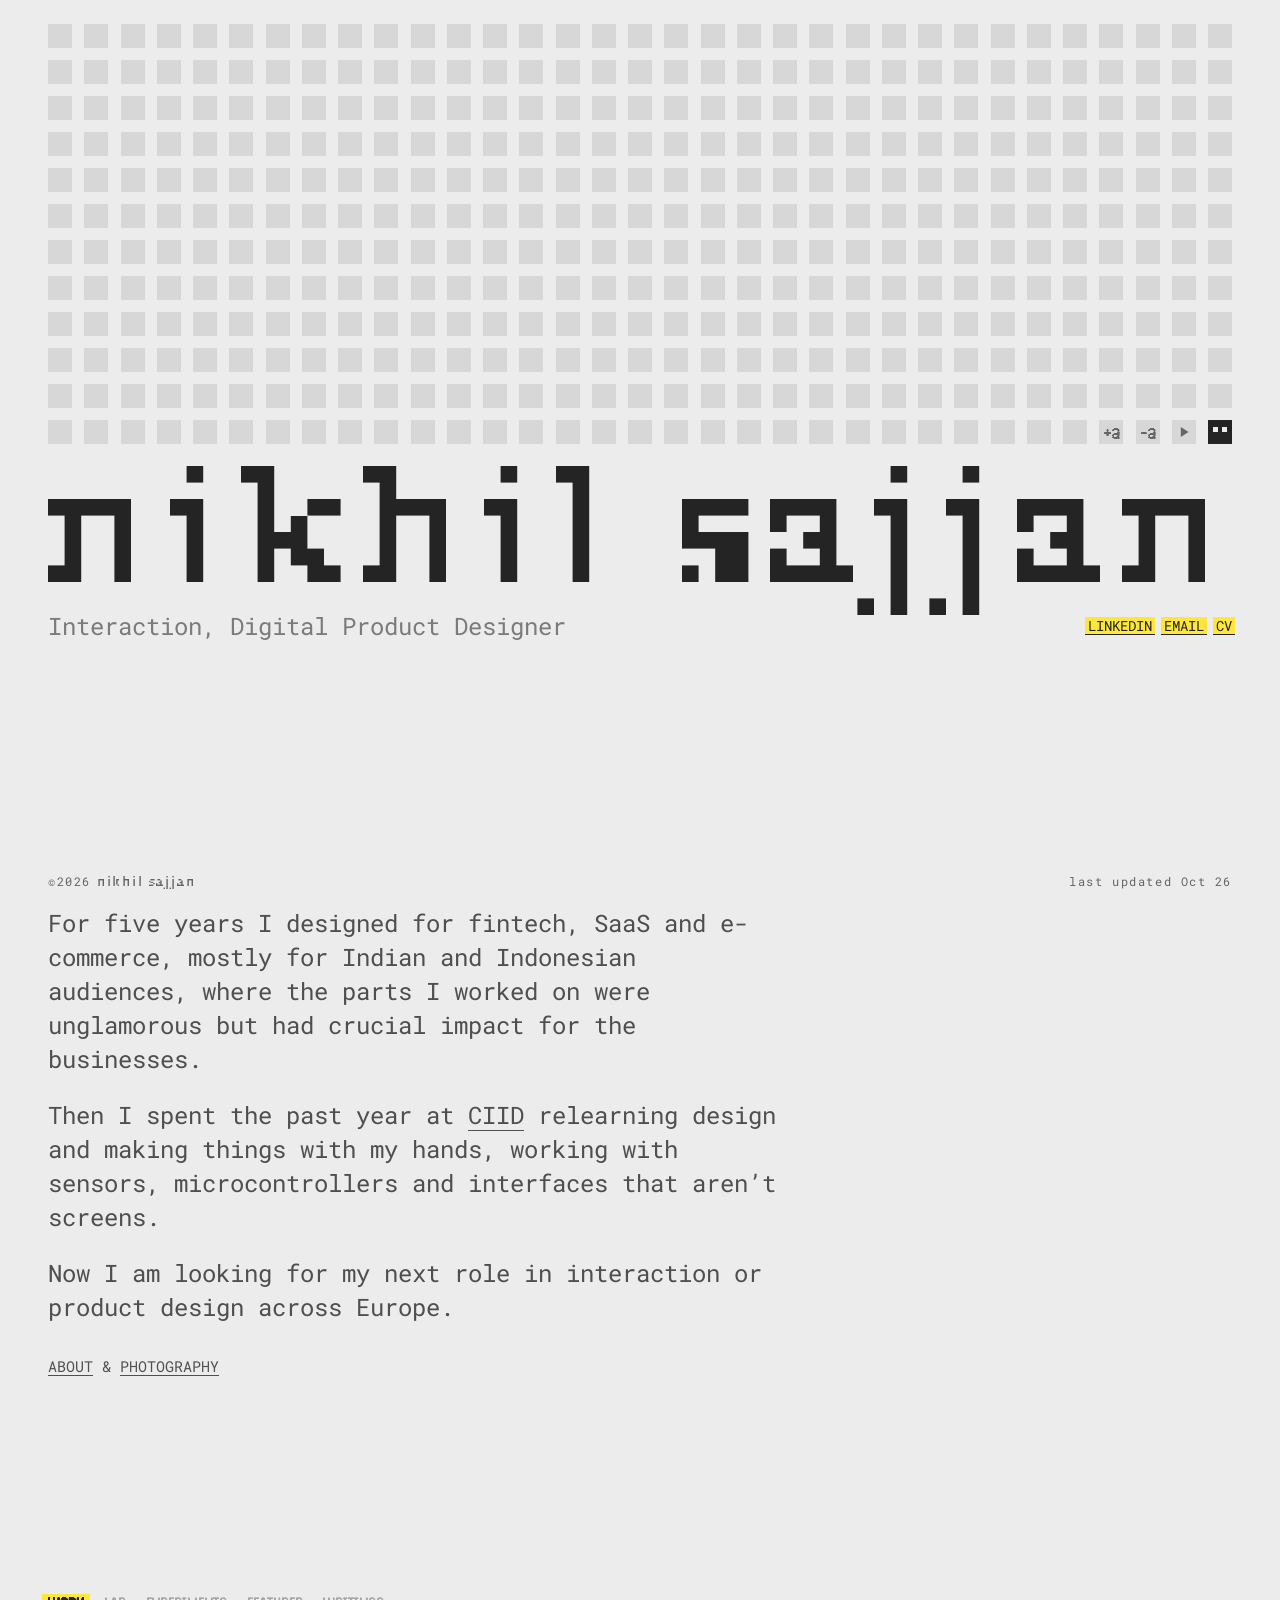
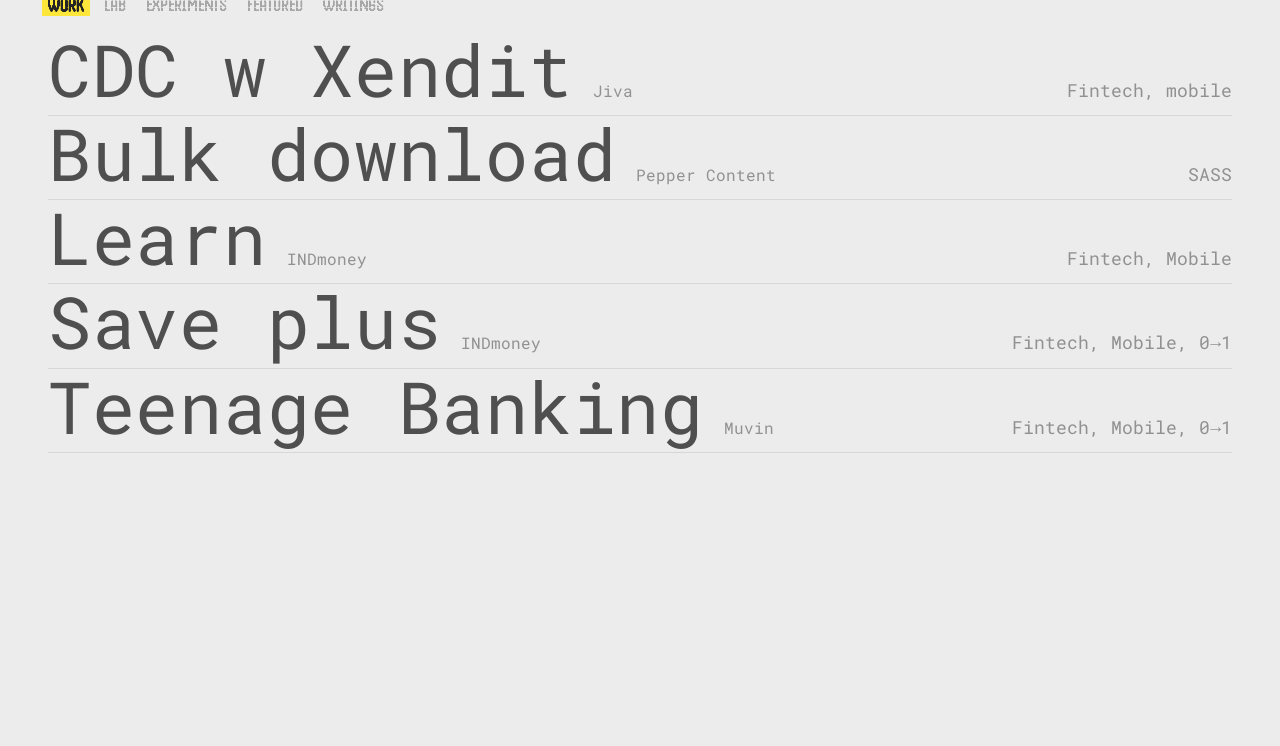
==== index.html @ 8a97fa2b "Home: opening holds its order on phones and plays with Reduce Motion on The name, role and links are" ====
<!DOCTYPE html>
<html lang="en" data-home>
<head>
  <meta charset="UTF-8">
  <meta name="viewport" content="width=device-width, initial-scale=1.0">
  <title>nikhil sajjan</title>
  <script>
    /* the opening (grid, name, role and links, ribbon) starts hidden from the
       very first paint, before the scripts at the end of the page arrive: on
       a slow connection the name and links used to show, vanish and come back.
       It plays even with Reduce Motion on (fx/home.css, app.js). Never left
       hidden: if the scripts fail, everything shows after 6s */
    document.documentElement.classList.add('hm-loading');
    setTimeout(function () { document.documentElement.classList.remove('hm-loading'); }, 6000);
  </script>
  <style>
    html.hm-loading .hero .name-text, html.hm-loading .hero .role, html.hm-loading .hero .links { visibility: hidden; }
  </style>
  <script>
    (function () {
      var q = new URLSearchParams(location.search).get('theme');
      var saved = null;
      try { saved = localStorage.getItem('theme'); } catch (e) {}
      var t = q || saved || (matchMedia('(prefers-color-scheme: dark)').matches ? 'dark' : 'light');
      document.documentElement.setAttribute('data-theme', t);
      var steps = [0.875, 1, 1.125, 1.25, 1.375], s = null;
      try { s = parseInt(localStorage.getItem('textStep'), 10); } catch (e) {}
      if (steps[s] && s !== 1) document.documentElement.style.setProperty('--fs', steps[s]);

      /* One post-it colour per visit (Figma 112:44) for the active tab and the
         contact links. Never the same colour twice in a row. Not the dark pink
         (#f83aa7): it drowns the black text on it (the grid still has it) */
      var POSTITS = ['#ffff99', '#ffeba1', '#fee63b', '#ffad64', '#d2de40',
                     '#37d2d8', '#fff9a5', '#f9b8bc', '#b0cdeb'];
      var last = null;
      try { last = sessionStorage.getItem('accent'); } catch (e) {}
      var pick;
      do { pick = POSTITS[Math.floor(Math.random() * POSTITS.length)]; } while (pick === last);
      try { sessionStorage.setItem('accent', pick); } catch (e) {}
      document.documentElement.style.setProperty('--accent', pick);
      document.documentElement.setAttribute('data-accent', '');
    })();
  </script>
  <link rel="preconnect" href="https://fonts.googleapis.com">
  <link rel="preconnect" href="https://fonts.gstatic.com" crossorigin>
  <link href="https://fonts.googleapis.com/css2?family=Handjet:wght@400;600;700&family=Roboto+Mono:ital,wght@0,100..700;1,100..700&display=swap" rel="stylesheet">
  <link rel="stylesheet" href="styles.css?v=2026-10-20b">
  <link rel="stylesheet" href="fx/home.css?v=2026-10-29c">
  <script>
    /* Interactions chosen in the lab (interactions.html), on by default.
       ?fx=id[,id] tries others; ?fx=none turns them all off. Bump V when fx/
       changes so returning visitors get the new files. */
    (function () {
      var V = '2026-10-11a';
      var DEFAULT = 'key-nav,tab-slider,underline-draw';
      var q = new URLSearchParams(location.search).get('fx');
      var fx = q === 'none' ? '' : (q || DEFAULT);
      if (!fx) return;
      if (!q || new URLSearchParams(location.search).has('quiet')) document.documentElement.setAttribute('data-fx-quiet', '');
      /* Intro: hide everything that arrives later straight away, before fx.css
         has loaded, so nothing flashes and then disappears. Same rules as fx.css. */
      if (fx.split(',').indexOf('intro-sequence') > -1 && !matchMedia('(prefers-reduced-motion: reduce)').matches) {
        var hide = document.createElement('style');
        hide.textContent =
          'html:not(.fx-s1) :is(.dot,.toggle,.text-step){opacity:0}' +
          'html:not(.fx-s2) .hero .name{opacity:0}' +
          'html:not(.fx-s3) :is(.links,.role,.bio p,.footer,.section-head,#panel-work .row){opacity:0}';
        document.head.appendChild(hide);
        // never leave the page blank if the lab files fail to load
        setTimeout(function () { document.documentElement.classList.add('fx-s1', 'fx-s2', 'fx-s3'); }, 4000);
      }
      var ids = fx.split(',').filter(function (id) { return /^[a-z0-9-]+$/.test(id); });
      if (!ids.length) return;
      document.documentElement.setAttribute('data-fx', ids.join(' '));
      var css = document.createElement('link');
      css.rel = 'stylesheet';
      css.href = 'fx/fx.css?v=' + V;
      document.head.appendChild(css);
      ['fx/fx-list.js', 'fx/fx.js'].forEach(function (src) {
        var s = document.createElement('script');
        s.src = src + '?v=' + V;
        s.async = false;
        document.head.appendChild(s);
      });
    })();
  </script>
</head>
<body>
  <div class="page">
    <main class="column home">

      <div class="dots" id="dots" aria-hidden="false">
        <button class="text-step" type="button" data-step="1" aria-label="Larger text">+a</button>
        <button class="text-step" type="button" data-step="-1" aria-label="Smaller text">-a</button>
        <button class="toggle" id="theme-toggle" type="button" aria-label="Switch theme">
          <img class="icon-light" src="[data-uri]" alt="">
          <img class="icon-dark" src="[data-uri]" alt="">
        </button>
      </div>

      <img class="row-preview" alt="" aria-hidden="true">

      <header class="hero">
        <div class="hero-top">
          <h1 class="name" aria-label="nikhil sajjan"><span class="name-text" aria-hidden="true">nikhil sajjan</span></h1>
          <nav class="links" aria-label="Contact">
            <a href="https://www.linkedin.com/in/nikhilbsajjan/" target="_blank" rel="noopener">LinkedIn</a>
            <a href="mailto:nikhil.sajjan.design@gmail.com">Email</a>
            <a href="assets/NikhilSajjan_ResumeOct2026.pdf" target="_blank" rel="noopener">CV</a>
          </nav>
        </div>
        <p class="role">Interaction, Digital Product Designer</p>
      </header>

      <section class="bio">
        <p>I design digital and physical interactions with emerging technologies.</p>
        <p>For five years I designed for fintech, SaaS and e-commerce, mostly for Indian and Indonesian audiences, where the parts I worked on were unglamorous but had crucial impact for the businesses.</p>
        <p>Then I spent the past year at <a href="https://www.ciid.dk" target="_blank" rel="noopener">CIID</a> relearning design and making things with my hands, working with sensors, microcontrollers and interfaces that aren&rsquo;t screens.</p>
        <p>Now I am looking for my next role in interaction or product design across Europe.</p>
        <!-- TODO: no destination in Figma for "about" -->
        <p><a href="#">About</a> &amp; <a href="photography.html" class="photo">Photography</a></p>
      </section>

      <section class="section work">
        <h2 class="section-head" role="tablist" aria-label="Project categories">
          <button class="tab" type="button" role="tab" id="tab-work" aria-controls="panel-work" aria-selected="true">work</button>
          <button class="tab" type="button" role="tab" id="tab-lab" aria-controls="panel-lab" aria-selected="false">lab</button>
          <button class="tab" type="button" role="tab" id="tab-experiments" aria-controls="panel-experiments" aria-selected="false">experiments</button>
          <button class="tab" type="button" role="tab" id="tab-featured" aria-controls="panel-featured" aria-selected="false">featured</button>
          <button class="tab" type="button" role="tab" id="tab-writings" aria-controls="panel-writings" aria-selected="false">writings</button>
        </h2>

        <div class="list" id="panel-work" role="tabpanel" aria-labelledby="tab-work">
          <div class="row" data-preview="cdc">
            <div class="row-head">
              <div class="row-title"><a class="title" href="cdc-w-xendit.html">CDC w Xendit</a><span class="company">Jiva</span></div>
              <span class="tags">Fintech, mobile</span>
            </div>
            <div class="row-desc"><p>Redesigned the cash deposit flow for field agents, <em>cutting human errors by 90%</em></p></div>
          </div>
          <div class="row" data-wip data-preview="bulk">
            <div class="row-head">
              <div class="row-title"><a class="title" href="bulk-download.html">Bulk download</a><span class="company">Pepper Content</span><span class="wip">DRAFT</span></div>
              <span class="tags">SASS</span>
            </div>
            <div class="row-desc"><p>Turning a manual engineering workaround into a <em>self-serve bulk download feature</em></p></div>
          </div>
          <div class="row" data-preview="learn" data-preview-video>
            <div class="row-head">
              <div class="row-title"><a class="title" href="learn.html">Learn</a><span class="company">INDmoney</span></div>
              <span class="tags">Fintech, Mobile</span>
            </div>
            <div class="row-desc"><p>Designed an engaging and fast learning experience for users to make them <em>understand simple finance topics</em></p></div>
          </div>
          <div class="row" data-wip data-preview="saveplus">
            <div class="row-head">
              <div class="row-title"><span class="title">Save plus</span><span class="company">INDmoney</span><span class="wip">WIP</span></div>
              <span class="tags">Fintech, Mobile, 0&rarr;1</span>
            </div>
            <div class="row-desc"><p>Designed a financial instrument for peer to peer lending where users <em>receives the returns everyday.</em></p></div>
          </div>
          <div class="row" data-wip>
            <div class="row-head">
              <div class="row-title"><span class="title">Teenage Banking</span><span class="company">Muvin</span><span class="wip">WIP</span></div>
              <span class="tags">Fintech, Mobile, 0&rarr;1</span>
            </div>
            <div class="row-desc"><p>Designed the MVP for Muvin, a neobank for teens and parents, the MVP supported Muvin&rsquo;s <em>$3M pre-Series A raise</em></p></div>
          </div>
        </div>

        <div class="list lab" id="panel-lab" role="tabpanel" aria-labelledby="tab-lab" hidden>
          <div class="row">
            <div class="row-head">
              <div class="row-title"><a class="title" href="https://www.ciid.dk/idp-projects/giftback" target="_blank" rel="noopener">GiftBack</a><span class="company">ciid</span></div>
            </div>
          </div>
          <div class="row">
            <div class="row-head">
              <div class="row-title"><a class="title" href="https://www.ciid.dk/idp-projects/party-ci-pazione" target="_blank" rel="noopener">Party ci Pazione</a><span class="company">ciid</span></div>
            </div>
          </div>
          <div class="row">
            <div class="row-head">
              <div class="row-title"><a class="title" href="https://www.ciid.dk/idp-projects/sketch-tales" target="_blank" rel="noopener">Sketch tales</a><span class="company">ciid</span></div>
            </div>
          </div>
          <div class="row">
            <div class="row-head">
              <div class="row-title"><a class="title" href="https://www.ciid.dk/idp-projects/insieme-bio" target="_blank" rel="noopener">Insemia Bio</a><span class="company">ciid</span></div>
            </div>
          </div>
          <div class="row">
            <div class="row-head">
              <div class="row-title"><a class="title" href="https://www.ciid.dk/idp-projects/speakar" target="_blank" rel="noopener">Speak AR</a><span class="company">ciid</span></div>
            </div>
          </div>
          <div class="row">
            <div class="row-head">
              <div class="row-title"><a class="title" href="https://www.ciid.dk/idp-projects/coral-reef" target="_blank" rel="noopener">Coral reef</a><span class="company">ciid</span></div>
            </div>
          </div>
        </div>

        <div class="list experiments" id="panel-experiments" role="tabpanel" aria-labelledby="tab-experiments" hidden>
          <div class="row" data-preview="askit">
            <div class="row-head">
              <div class="row-title"><a class="title" href="just-ask-it.html">Just ask it I say</a><span class="company">Oct 2026</span></div>
              <span class="tags">5 min read</span>
            </div>
            <div class="row-desc"><p>I built a data set of 9,000 portfolios so Claude could show me the things I hadn&rsquo;t thought of.</p></div>
          </div>
          <div class="row">
            <div class="row-head">
              <div class="row-title"><a class="title" href="https://nikhilsajjan.github.io/ai-documentation-website/" target="_blank" rel="noopener">A week of AI shenanigans</a><span class="company">ciid</span></div>
            </div>
          </div>
        </div>

        <div class="list featured" id="panel-featured" role="tabpanel" aria-labelledby="tab-featured" hidden>
          <div class="row">
            <div class="row-head">
              <div class="row-title"><a class="title" href="https://www.youtube.com/watch?v=Lg0l42CJcVY&amp;t=1049s" target="_blank" rel="noopener">ChatGPT,<span class="d"> </span><br class="m">but its a KNOB!?</a><span class="company">Supermoderno<span class="d"> </span><br class="m">&amp; Arduino</span></div>
            </div>
          </div>
        </div>

        <div class="list writings" id="panel-writings" role="tabpanel" aria-labelledby="tab-writings" hidden>
          <div class="row" data-preview="figma">
            <div class="row-head">
              <div class="row-title"><a class="title" href="figma-to-website.html">Figma to Website</a><span class="company">Oct 2026</span></div>
              <span class="tags">6 min read</span>
            </div>
            <div class="row-desc"><p>A one-time, free-tier setup that I found works for my portfolio or side-project websites.</p></div>
          </div>
        </div>
      </section>

      <footer class="footer">
        <div class="line">
          <span><span class="copy"><span class="copy-mark">&copy;</span>2026</span> <span class="sig">nikhil sajjan</span></span>
        </div>
        <div class="line updated"><span class="visitors" hidden><span class="visitors-n">0</span>&nbsp;<span class="visitors-w">visitors</span><span class="visitors-sep">&nbsp;&nbsp;·&nbsp;&nbsp;</span></span><span>last updated Oct 26</span></div>
      </footer>

    </main>
  </div>

  <script src="fx/home.js?v=2026-10-29b"></script>
  <script src="app.js?v=2026-10-29c"></script>
  <script>window.homeGrid && window.homeGrid();</script>
  <script src="fx/home-play.js?v=2026-10-29b"></script>
  <script src="fx/home-postits.js?v=2026-10-29b"></script>
</body>
</html>
---- styles.css ----
/* ---------- Custom fonts: drop files in ./fonts and declare them here ---------- */
@font-face {
  font-family: 'Redaction 100';
  font-weight: 400;
  font-style: normal;
  font-display: swap;
  src: url('fonts/Redaction_100-Regular.woff2') format('woff2'),
       local('Redaction 100 Regular'), local('Redaction100-Regular');
}
@font-face {
  font-family: 'Redaction 100';
  font-weight: 700;
  font-style: normal;
  font-display: swap;
  src: url('fonts/Redaction_100-Bold.woff2') format('woff2'),
       url('fonts/Redaction100-Bold.otf') format('opentype'),
       local('Redaction 100 Bold'), local('Redaction100-Bold');
}

/* ---------- Theme tokens (from Figma) ---------- */
:root {
  --bg: #ececec;
  --bg-desktop: #ececec;
  --dot: #d7d7d7;
  --name: #242424;
  --subtitle: #7b7b7b;
  --body: #4f4f4f;
  --heading: #393939;
  --muted: #a7a7a7;
  --year: #919191;
  --footer: #656565;
  --chip: #bdbdbd;   /* chip fill, "back" link, WIP border */
  --wip-bg: #f2f2f2;
  --code-bg: #e2e2e2;  /* guide: command blocks, table rules (not in Figma) */
}
[data-theme="dark"] {
  --bg: #242424;
  --bg-desktop: #242424;
  --dot: #4f4f4f;
  --name: #f2f2f2;
  --subtitle: #cccccc;
  --body: #e5e5e5;
  --heading: #f2f2f2;
  --muted: #a7a7a7;
  --year: #b2b2b2;
  --footer: #d8d8d8;
  --chip: #969696;
  --wip-bg: #2f2f2f;  /* extrapolated: no dark home frame in Figma */
  --code-bg: #2f2f2f;
}

/* ---------- Base ---------- */
*, *::before, *::after { box-sizing: border-box; margin: 0; padding: 0; }
html { -webkit-text-size-adjust: 100%; }
body {
  font-family: 'Roboto Mono', ui-monospace, monospace;
  font-weight: 400;
  background: var(--bg);
  color: var(--body);
  -webkit-font-smoothing: antialiased;
  -moz-osx-font-smoothing: grayscale;
}
a {
  color: inherit;
  text-decoration: underline;
  text-underline-position: from-font;
  text-decoration-skip-ink: none;
}
button { font: inherit; color: inherit; background: none; border: 0; cursor: pointer; }
img { max-width: 100%; }
[hidden] { display: none !important; }

/* Mobile-only / desktop-only content switches (matches per-frame copy in Figma) */
.m { display: none; }
@media (max-width: 767px) {
  .m { display: inline; }
  .d { display: none; }
}

/* ---------- Layout ---------- */
.page { display: flex; justify-content: center; }
.column {
  position: relative;
  display: flex;
  flex-direction: column;
  width: 100%;
  min-height: 100vh;
  min-height: 100dvh;
  padding: 0 32px 12px;
}

/* ---------- Dot grid (mobile 14x11, desktop 32x16) ---------- */
.dots {
  display: grid;
  grid-template-columns: repeat(14, 14px);
  justify-content: space-between;
  row-gap: 8px;
}
/* 1s eases the grid between themes. A painted dot lands its colour instantly
   and fades linearly back to grey over 4s while .is-fading (set in app.js). */
.dot { width: 14px; height: 14px; background: var(--dot); transition: background-color 1000ms ease; }
.dot.is-fading { transition: background-color 4000ms linear; }
@media (prefers-reduced-motion: reduce) { .dot, .dot.is-fading { transition: none; } }
/* Toggle: round on touch (Figma 279:31814). With a pointer it rests square and
   rounds on hover (Figma 276:30353 -> 277:30904). */
.toggle {
  position: relative;
  display: block;
  width: 14px;
  height: 14px;
  overflow: hidden;
  border-radius: 7px;
}
@media (hover: hover) {
  .toggle { border-radius: 0; transition: border-radius 200ms ease-out; }
  .toggle:hover, .toggle:focus-visible { border-radius: 7px; }
}
@media (prefers-reduced-motion: reduce) { .toggle { transition: none; } }
.toggle img { position: absolute; inset: 0; display: block; width: 14px; height: 14px; }
.toggle .icon-dark { display: none; }
[data-theme="dark"] .toggle .icon-light { display: none; }
[data-theme="dark"] .toggle .icon-dark { display: block; }
/* Theme ripple (app.js): drop the default cross-fade so only the circle shows.
   Scoped to .theme-ripple so page-to-page View Transitions keep theirs. */
.theme-ripple::view-transition-old(root),
.theme-ripple::view-transition-new(root) { animation: none; mix-blend-mode: normal; }

/* Page-to-page morphs (only on pages that opt in with @view-transition, i.e.
   the inner pages and index_experiments_*.html; index.html doesn't). A project
   title and its preview land on the case title and hero. Left off during a
   theme ripple, which would otherwise lift them out of the circle. */
html:not(.theme-ripple) .case-title { view-transition-name: vt-title; }
html:not(.theme-ripple) :is(.v2-hero img, .photo-stack > .photo-item:first-child img) { view-transition-name: vt-hero; }
/* Playbook timing: page changes settle in about 300ms */
::view-transition-group(*) { animation-duration: 300ms; animation-timing-function: cubic-bezier(0.4, 0, 0.2, 1); }

/* ---------- Hero ---------- */
.hero { margin-top: 20px; }
.hero-top {
  display: flex;
  flex-wrap: wrap;
  align-items: baseline;
  justify-content: space-between;
  column-gap: 16px;
  margin-bottom: 4px;
}
.links { display: flex; gap: 12px; font-size: 12px; line-height: 16px; color: var(--body); }
.name {
  font-family: 'Redaction 100', 'Courier New', monospace;
  font-weight: 700;
  font-size: calc(20px * var(--fs, 1));
  line-height: calc(24px * var(--fs, 1));
  letter-spacing: calc(2.6px * var(--fs, 1));
  color: var(--name);
}
/* Typing caret — present only while the name is being typed */
.name-text { cursor: default; }
.name.is-typing .name-text::after {
  content: "_";
  animation: name-caret 800ms steps(1, end) infinite;
}
@keyframes name-caret { 0%, 49% { opacity: 1; } 50%, 100% { opacity: 0; } }
@media (prefers-reduced-motion: reduce) {
  .name.is-typing .name-text::after { content: none; }
}

.role {
  font-size: calc(12px * var(--fs, 1));
  line-height: calc(16px * var(--fs, 1));
  color: var(--subtitle);
}

/* ---------- Bio ---------- */
.bio {
  display: flex;
  flex-direction: column;
  gap: 16px;
  margin-top: 20px;
  font-size: calc(12px * var(--fs, 1));
  line-height: calc(16px * var(--fs, 1));
  color: var(--body);
  overflow-wrap: break-word;
}

/* ---------- Sections (work / featured) ---------- */
.section { margin-top: 40px; }
.section-head {
  display: flex;
  align-items: center;
  gap: 20px;
  margin-bottom: 16px;
  font-family: 'Handjet', 'Roboto Mono', monospace;
  font-weight: 600;
  font-variation-settings: "ELGR" 1, "ELSH" 2;
  font-size: 16px;
  line-height: 18px;
  letter-spacing: 0.05em;
  color: var(--heading);
  white-space: nowrap;
}
.section-head .inactive { color: var(--muted); }

/* Tabs: work / lab / experiments / featured / writings */
.tab { padding: 0; color: var(--muted); }
/* five tabs overrun a 320px column at the 20px gap */
@media (max-width: 399px) { .section-head { gap: 12px; } }
.tab[aria-selected="true"] { color: var(--heading); }

.list { display: flex; flex-direction: column; gap: 14px; }
.row { position: relative; display: flex; flex-direction: column; }
.row-head {
  display: flex;
  align-items: center;
  justify-content: space-between;
  min-height: 16px;
  white-space: nowrap;
}
.row-title {
  flex: 1;
  display: flex;
  align-items: baseline;
  gap: 4px;
  font-size: calc(12px * var(--fs, 1));
  line-height: calc(16px * var(--fs, 1));
  color: var(--body);
}
.row-title a { text-decoration: none; }
.row-title a:hover { text-decoration: underline; }
.sep, .year { display: none; }
.company {
  margin-left: auto;
  font-size: 12px;
  line-height: 16px;
  color: var(--muted);
  text-align: right;
}
.tags { display: none; }

/* One-line summary under a work row (Figma 323:15750). Shown on hover or
   focus with a pointer, on tap on touch. */
.row-desc {
  display: grid;
  grid-template-rows: 0fr;
  opacity: 0;
  font-size: calc(12px * var(--fs, 1));
  line-height: calc(16px * var(--fs, 1));
  color: var(--year);
  white-space: normal;
  /* Rows ease open and shut rather than snapping, so moving between them
     doesn't jolt the list */
  transition: grid-template-rows 250ms ease, opacity 200ms ease;
}
.row-desc p { min-height: 0; overflow: hidden; }
.row-desc p::before { content: ""; display: block; height: 4px; }
.row-desc em { font-style: italic; color: var(--body); }
.row.is-open .row-desc { grid-template-rows: 1fr; opacity: 1; }
.title, .company, .tags { transition: color 250ms ease, font-weight 250ms ease; }
@media (prefers-reduced-motion: reduce) {
  .row-desc, .title, .company, .tags { transition: none; }
}

/* Post-it accent on the active tab and contact links, colour picked per visit
   in the <head> of index.html */
[data-accent] .links a,
[data-accent] .tab[aria-selected="true"] {
  padding: 0 3px;
  margin: 0 -3px;
  background: var(--accent);
  color: #242424;
}

/* Every row is one link end to end, as CDC is in Figma (323:15726) */
.list .row-title a::after { content: ""; position: absolute; inset: 0; }
.list .row-title a:hover { text-decoration: none; }

/* WIP badge — revealed on hover (pointer) or tap (touch) for work rows
   with no case study. display:none keeps it out of flow so nothing shifts. */
.wip {
  display: none;
  align-items: center;
  justify-content: center;
  align-self: center;
  margin-left: 4px;
  /* letter-spacing adds 0.7px of dead space after the final letter, which
     pushes the glyphs left of centre; trim it back off the right padding */
  padding: 1.5px 3.3px 1.5px 4px;
  border: 1px solid var(--chip);
  border-radius: 4px;
  background: var(--wip-bg);
  font-family: 'Handjet', 'Roboto Mono', monospace;
  font-weight: 400;
  font-variation-settings: "ELGR" 1, "ELSH" 2;
  font-size: 14px;
  line-height: 16px;
  letter-spacing: 0.05em;
  color: var(--year);
}
.row[data-wip] .row-title { cursor: default; }

@media (hover: hover) {
  .row[data-wip]:hover .wip,
  .row[data-wip]:focus-within .wip { display: inline-flex; }
}
@media (hover: none) {
  #panel-work .row, #panel-writings .row { cursor: pointer; }
}
.row.is-open .wip { display: inline-flex; }

/* Work-row hover preview: 320x180, 20px right of the column, level with the top
   of the hovered row. It only appears when the viewport can fit it:
   (vw+700)/2 + 340 <= vw, i.e. vw >= 1380, rounded to 1390 for scrollbar
   differences. Below that it stays hidden. */
.row-preview {
  position: absolute;
  left: calc(100% + 20px);
  width: 320px;
  aspect-ratio: 320 / 180;
  object-fit: cover;
  pointer-events: none;
  display: none;
  opacity: 0;
  /* duration is set per change in app.js: 300ms in/out, 450ms between rows */
  transition: opacity 300ms ease;
}
@media (min-width: 1390px) and (hover: hover) {
  .row-preview { display: block; }
}
.row-preview:not([src]) { visibility: hidden; }
.row-preview.is-visible { opacity: 1; }
@media (prefers-reduced-motion: reduce) { .row-preview { transition: none; } }

/* Touch only: tapping a work row expands its image below at column width.
   For CDC the wrapper is a link, so the image is the way into the case study. */
.row-inline { display: block; width: 100%; text-decoration: none; }
.row-inline img, .row-inline video {
  display: block;
  width: 100%;
  aspect-ratio: 600 / 338;
  object-fit: cover;
}

/* ---------- Footer ---------- */
.footer {
  display: flex;
  flex-direction: column;
  gap: 4px;
  margin-top: auto;
  padding-top: 40px;
  font-size: 8px;
  line-height: 11px;
  letter-spacing: 1.04px;
  color: var(--footer);
  white-space: nowrap;
}
.footer .line { display: flex; align-items: baseline; gap: 2px; line-height: 1.2; }
.footer .copy-mark { font-size: 10px; }
.footer .sig {
  font-family: 'Redaction 100', 'Courier New', monospace;
  font-weight: 400;
  font-style: normal;
}
/* Home: the footer stays pinned to the bottom of the screen while the page
   scrolls under it (Figma 323:16986 gives it the page fill for this). The
   column's bottom padding keeps the last row clear of it. */
.home { padding-bottom: 90px; }
.home .footer {
  position: fixed;
  bottom: 0;
  left: 0;
  width: 100%;
  z-index: 10;
  margin-top: 0;
  padding: 8px 32px 12px;
  background: var(--bg);
}

/* ================= Case study ================= */
/* Top bar on every inner page (Figma 367:19583): back on the left, text size
   and theme on the right. Fixed rather than sticky: as a flex item, sticky is
   constrained to its own flex line in Safari and never engages. The bar always
   sits at top:0 anyway, so fixed is visually identical and works everywhere. */
.case .topbar {
  position: fixed;
  top: 0;
  left: 0;
  width: 100%;
  z-index: 10;
  display: flex;
  align-items: center;
  justify-content: space-between;
  gap: 16px;
  padding: 24px 32px 8px;
  background: var(--bg);
}
.case .back {
  display: flex;
  align-items: center;
  gap: 8px;
  font-family: 'Handjet', 'Roboto Mono', monospace;
  font-weight: 400;
  font-variation-settings: "ELGR" 1, "ELSH" 2;
  font-size: 16px;
  line-height: 20px;
  letter-spacing: 0.05em;
  color: var(--chip);
  text-decoration: none;
}
.case .back:hover { text-decoration: underline; }
.case .back svg { flex: none; display: block; width: 5px; height: 9px; }
.topbar-tools { display: flex; align-items: center; gap: 8px; }
/* +a / -a: 14px chips in the dot-grid grey, Handjet like the back link */
.text-step {
  position: relative;
  width: 14px;
  height: 14px;
  overflow: hidden;
  background: var(--dot);
  font-family: 'Handjet', 'Roboto Mono', monospace;
  font-weight: 400;
  font-variation-settings: "ELGR" 1, "ELSH" 2;
  font-size: 14px;
  line-height: 14px;
  letter-spacing: 0;
  color: var(--footer);
  text-align: center;
}
@media (hover: hover) {
  .text-step { transition: border-radius 200ms ease-out; }
  .text-step:hover:not(:disabled), .text-step:focus-visible { border-radius: 7px; }
}
@media (prefers-reduced-motion: reduce) { .text-step { transition: none; } }
.text-step:disabled { opacity: 0.4; cursor: default; }

.column.case { padding-top: 52px; }
.case-head { margin-top: 48px; display: flex; flex-direction: column; gap: 8px; }
.case-title-row {
  display: flex;
  align-items: baseline;
  justify-content: space-between;
  gap: 16px;
  white-space: nowrap;
}
.case-title {
  font-family: 'Handjet', 'Roboto Mono', monospace;
  font-weight: 700;
  font-variation-settings: "ELGR" 1, "ELSH" 2;
  font-size: 32px;
  line-height: 36px;
  letter-spacing: 0.05em;
  color: var(--body);
}
.case-credit {
  display: flex;
  align-items: baseline;
  gap: 2px;
  font-size: 12px;
  line-height: 18px;
}
.case-credit .year { display: inline; color: var(--year); }
.case-credit .sep, .case-credit .client { display: inline; color: var(--muted); }
.case-sub { font-size: calc(12px * var(--fs, 1)); line-height: calc(16px * var(--fs, 1)); color: var(--subtitle); }

.case-meta {
  margin-top: 24px;
  display: flex;
  flex-direction: column;
  gap: 8px;
  font-size: calc(12px * var(--fs, 1));
  line-height: calc(16px * var(--fs, 1));
}
.case-meta .meta-row { display: flex; align-items: baseline; justify-content: space-between; gap: 16px; }
.case-meta dt { color: var(--year); white-space: nowrap; }
.case-meta dd { font-weight: 500; color: var(--body); text-align: right; }

.case-body { margin-top: 32px; display: flex; flex-direction: column; gap: 32px; min-width: 0; }
.case-section { display: flex; flex-direction: column; gap: 16px; min-width: 0; }
.case-section h2 {
  font-size: calc(12px * var(--fs, 1));
  font-weight: 500;
  line-height: calc(16px * var(--fs, 1));
  color: var(--body);
}
.case-section h3 {
  font-size: calc(12px * var(--fs, 1));
  font-weight: 400;
  line-height: calc(16px * var(--fs, 1));
  color: var(--body);
}
.case-section p,
.case-section li {
  font-size: calc(12px * var(--fs, 1));
  line-height: calc(16px * var(--fs, 1));
  color: var(--subtitle);
  overflow-wrap: break-word;
}
.case-section ul { padding-left: 21px; list-style: disc; }
.case-section li { margin-bottom: 0; }
.case-section .prose { display: flex; flex-direction: column; gap: 16px; }
.case-section em.stat { font-style: italic; font-weight: 700; }

/* Screenshot blocks — aspect-ratio reserves space so nothing reflows on load.
   Each block carries --ar-light (and --ar-dark when the dark export differs in
   shape, e.g. CDC Old), so neither theme letterboxes. */
.shot { display: block; width: 100%; height: auto; aspect-ratio: var(--ar-light); }
[data-theme="dark"] .shot { aspect-ratio: var(--ar-dark, var(--ar-light)); }
.shot img { display: block; width: 100%; height: 100%; object-fit: contain; }
[data-theme="dark"] .shot .light-only { display: none; }
.shot .dark-only { display: none; }
[data-theme="dark"] .shot .dark-only { display: block; }

/* ---------- Flow / process diagrams (native chips at every breakpoint) ---------- */
.flow-scroll { min-width: 0; overflow-x: auto; overflow-y: hidden; }
.flow { display: flex; align-items: center; gap: 20px; min-width: 660px; }
.flow-main { flex: 1 1 auto; min-width: 0; }
.flow-row { display: flex; align-items: stretch; justify-content: space-between; gap: 12px; }
.chip {
  padding: 10px;
  border-radius: 2px;
  background: var(--chip);
  font-family: 'Handjet', 'Roboto Mono', monospace;
  font-weight: 400;
  font-variation-settings: "ELGR" 1, "ELSH" 2;
  font-size: 20px;
  line-height: 22px;
  letter-spacing: 0.05em;
  color: var(--heading);
  white-space: nowrap;
}
/* U-turn connector: top line, right elbow, return line, left arrowhead.
   Mirrors Figma "Vector 687" (top y=1, right x=700, bottom y=20, arrow tip x=57). */
.flow-turn {
  position: relative;
  height: 20px;
  margin: 9px 0;
  border-top: 1px solid var(--heading);
  border-right: 1px solid var(--heading);
}
.flow-turn::before {
  content: "";
  position: absolute;
  left: 66px;
  right: 0;
  bottom: 0;
  border-bottom: 1px solid var(--heading);
}
.flow-turn::after {
  content: "";
  position: absolute;
  left: 57px;
  bottom: -5.3px;
  width: 0;
  height: 0;
  border-top: 5.8px solid transparent;
  border-bottom: 5.8px solid transparent;
  border-right: 10px solid var(--heading);
}

/* ---------- Desktop (>= 768px) ---------- */
@media (min-width: 768px) {
  body { background: var(--bg-desktop); }
  .column { width: 700px; padding: 0 0 12px; }

  .dots { grid-template-columns: repeat(32, 14px); }

  /* Home, Figma 323:16443: 700px column, 32 x 12 dot grid */
  /* 300px of open space below the last work row, so the hover previews have
     room to be seen, plus the 34px the pinned footer covers */
  .home { --dot-cols: 32; --dot-rows: 12; padding-bottom: 334px; }
  .home .dots { grid-template-columns: repeat(var(--dot-cols), 14px); }

  .hero { margin-top: 24px; }
  .name { font-size: calc(24px * var(--fs, 1)); line-height: calc(29px * var(--fs, 1)); letter-spacing: calc(3.12px * var(--fs, 1)); }
  .links { font-size: 14px; line-height: 18px; }
  .role { font-size: calc(16px * var(--fs, 1)); line-height: calc(21px * var(--fs, 1)); }

  .bio { margin-top: 32px; font-size: calc(16px * var(--fs, 1)); line-height: calc(21px * var(--fs, 1)); }

  .section { margin-top: 80px; }
  .section-head {
    font-weight: 400;
    font-size: 20px;
    line-height: 22px;
    letter-spacing: 0;
  }
  .tab[aria-selected="true"] { font-weight: 600; }
  /* Spacing as padding, not gap, so the pointer never falls between rows
     (which would drop the hover and snap every row back for a moment) */
  .list { gap: 0; }
  .list .row { padding-bottom: 12px; }
  .list .row:last-child { padding-bottom: 0; }
  .row-head { align-items: baseline; }
  .row-title { flex: none; gap: 12px; font-size: 32px; line-height: 42px; letter-spacing: 1.6px; }
  .row-title .company {
    margin-left: 0;
    font-size: 12px;
    line-height: 16px;
    letter-spacing: 0;
    color: var(--year);
    transition: color 250ms ease, font-size 250ms ease;
  }
  .tags { display: inline; font-size: calc(16px * var(--fs, 1)); line-height: calc(21px * var(--fs, 1)); color: var(--year); }
  .row-desc { font-size: calc(14px * var(--fs, 1)); line-height: calc(18px * var(--fs, 1)); }
  .row-desc p { max-width: 450px; }
  /* Figma 323:16436: 12px after the company, sat on the baseline */
  .wip {
    margin-left: 0;
    align-self: baseline;
    /* trailing letter-spacing trimmed off the right so WIP stays centred */
    padding: 1.5px 2.2px 1.5px 4px;
    font-weight: 400;
    letter-spacing: 1.82px;
  }

  /* Hover (Figma 323:16443): the row goes bold italic, its company steps up to
     14px and its summary opens; the other rows fall back to grey */
  .list .row:hover .title,
  .list .row:focus-within .title { font-weight: 700; font-style: italic; }
  .list .row:hover .company,
  .list .row:focus-within .company { font-size: 14px; line-height: 18px; }
  .list .row:hover .tags,
  .list .row:focus-within .tags { color: var(--subtitle); }
  .list:has(.row:hover) .row:not(:hover) .title { color: var(--year); }
  /* the featured title already fills the column; a 14px label would overrun it */
  .featured .row:hover .company,
  .featured .row:focus-within .company { font-size: 12px; line-height: 16px; }
  .list .row:hover .row-desc,
  .list .row:focus-within .row-desc { grid-template-rows: 1fr; opacity: 1; }
  .sep { display: inline; font-size: 16px; line-height: 21px; letter-spacing: 2.08px; color: var(--muted); }
  .year { display: inline; font-size: 14px; line-height: 18px; color: var(--year); }

  .footer { flex-direction: row; justify-content: space-between; align-items: baseline; gap: 0; }
  .footer .copy, .footer .updated { font-size: 12px; letter-spacing: 1.56px; }
  .footer .copy-mark { font-size: inherit; }
  .footer .sig { font-size: 14px; letter-spacing: 1.82px; }
  /* 9px rather than Figma's 12: Figma trims the text box to the glyphs, the
     browser keeps the line box, so this lands the baseline 12px from the edge */
  .home .footer { left: 50%; width: 700px; padding: 8px 0 9px; transform: translateX(-50%); }

  /* Case study */
  .case .topbar {
    left: 50%;
    width: 700px;
    transform: translateX(-50%);
    padding-left: 0;
    padding-right: 0;
  }
  .case-head { margin-top: 48px; }
  .case-credit { font-size: 14px; }
  .case-sub { font-size: calc(14px * var(--fs, 1)); line-height: calc(18px * var(--fs, 1)); }
  .case-meta { font-size: calc(14px * var(--fs, 1)); line-height: calc(18px * var(--fs, 1)); }
  .case-section h2 { font-size: calc(14px * var(--fs, 1)); line-height: calc(18px * var(--fs, 1)); }
  .case-section h3 { font-size: calc(14px * var(--fs, 1)); line-height: calc(18px * var(--fs, 1)); }
  .case-section p, .case-section li { font-size: calc(14px * var(--fs, 1)); line-height: calc(18px * var(--fs, 1)); }
  .flow { min-width: 0; }
}

/* ================= Photography ================= */
.photo-stack { margin-top: 24px; display: flex; flex-direction: column; min-width: 0; }
.photo-item { display: block; width: 100%; aspect-ratio: var(--ar); }
.photo-item img { display: block; width: 100%; height: 100%; object-fit: cover; }

@media (min-width: 768px) {
  .photo-stack { margin-top: 32px; }
}

/* ================= Case study v2 (Figma 330:17690) ================= */
.v2 .back { color: var(--muted); letter-spacing: 0.13em; }
.v2 .case-head { margin-top: 20px; }
.v2 .v2-hero { margin-top: 24px; }
.v2 .case-body { margin-top: 24px; gap: 32px; }
.v2 .case-section h2 { font-weight: 500; font-size: calc(14px * var(--fs, 1)); line-height: calc(18px * var(--fs, 1)); letter-spacing: 0.13em; }
.v2 .case-section .prose { gap: 16px; }
.v2-fig { display: flex; flex-direction: column; gap: 8px; min-width: 0; }
.v2-fig figcaption {
  font-style: italic;
  font-weight: 500;
  font-size: calc(12px * var(--fs, 1));
  line-height: calc(16px * var(--fs, 1));
  color: var(--subtitle);
  text-align: center;
}
.v2-flow { gap: 16px; }
.v2-flow .v2-label { font-style: normal; font-weight: 400; text-align: left; }

@media (min-width: 768px) {
  .v2 .case-title { font-size: 32px; line-height: 36px; letter-spacing: 0.13em; }
  .v2 .case-credit { letter-spacing: 0.13em; }
  .v2 .case-sub { font-size: calc(16px * var(--fs, 1)); line-height: calc(21px * var(--fs, 1)); }
  .v2 .case-meta { letter-spacing: 0.13em; }
  .v2 .v2-hero { margin-top: 32px; }
  .v2 .case-body { margin-top: 32px; gap: 24px; }
  .v2 .case-section h2 { font-size: calc(18px * var(--fs, 1)); line-height: calc(24px * var(--fs, 1)); }
  /* paragraphs are a blank line apart, as in Figma */
  .v2 .case-section .prose { gap: 21px; }
  .v2 .case-section p, .v2 .case-section li { font-size: calc(16px * var(--fs, 1)); line-height: calc(21px * var(--fs, 1)); }
  .v2-fig figcaption { font-size: calc(14px * var(--fs, 1)); line-height: calc(18px * var(--fs, 1)); }
}
/* 300px of room after the last section, so the story can finish scrolling
   before the footer */
@media (min-width: 768px) {
  .v2 .footer { padding-top: 300px; }
}

/* ================= Case study v3 type scale (Figma 429:19419) =================
   Learn is the trial page: section headings 24px and body 16px on desktop.
   Sits on top of .v2; CDC and the other pages move over once it's signed off. */
.shot video { display: block; width: 100%; height: 100%; object-fit: contain; }
.v3 .case-section h2 { font-size: calc(18px * var(--fs, 1)); line-height: calc(24px * var(--fs, 1)); }
.v3 .case-section p { font-size: calc(14px * var(--fs, 1)); line-height: calc(18px * var(--fs, 1)); }
.v3 .stat-big { display: block; font-size: calc(32px * var(--fs, 1)); line-height: calc(42px * var(--fs, 1)); }

@media (min-width: 768px) {
  .v3 .case-section h2 { font-size: calc(24px * var(--fs, 1)); line-height: calc(32px * var(--fs, 1)); }
  .v3 .case-section p { font-size: calc(16px * var(--fs, 1)); line-height: calc(21px * var(--fs, 1)); }
  .v3 .stat-big { font-size: calc(40px * var(--fs, 1)); line-height: calc(53px * var(--fs, 1)); }
}

/* ================= Essay (Figma 531:45312, Just ask it I say) =================
   On top of .v3: 18px body on desktop, 20px sub-headings, 8px between a heading
   and what follows it, 32px between sections. Paragraphs are a blank line apart. */
.essay .case-section { gap: 8px; }
.essay .case-section p, .essay .case-section li { font-size: calc(14px * var(--fs, 1)); line-height: calc(19px * var(--fs, 1)); }
.essay .case-section .prose { gap: calc(19px * var(--fs, 1)); }
.essay .case-section ul { padding-left: 27px; }
.essay .case-section h3 { font-weight: 600; color: var(--subtitle); letter-spacing: 0; font-size: calc(16px * var(--fs, 1)); line-height: calc(21px * var(--fs, 1)); }
.essay .prose strong { font-weight: 700; }
.essay-closing { font-style: italic; font-weight: 500; color: var(--subtitle); }
.essay .case-section .essay-closing { font-size: calc(16px * var(--fs, 1)); line-height: calc(21px * var(--fs, 1)); }
/* the crawl photos: the set-up straightened by 0.54° and cropped, the phone beside it */
.essay-pair { display: flex; flex-direction: column; gap: 8px; min-width: 0; }
.essay-pair-row { display: grid; grid-template-columns: 550fr 142fr; gap: 8px; }
.essay-setup { position: relative; display: block; aspect-ratio: 550 / 309; overflow: hidden; background: #fff; }
.essay-setup-turn {
  position: absolute;
  left: -1.08%;
  top: -32.02%;
  width: 101.84%;
  height: 149.17%;
  display: flex;
  align-items: center;
  justify-content: center;
}
.essay-setup-crop { position: relative; width: 99.24%; height: 98.88%; overflow: hidden; transform: rotate(0.54deg); }
.essay-setup-crop img { position: absolute; left: 0; top: -0.01%; width: 109.35%; height: 100.02%; max-width: none; }
.essay-phone { display: block; width: 100%; height: 100%; object-fit: cover; }
.essay .essay-pair figcaption { font-style: italic; font-weight: 500; color: var(--subtitle); text-align: left; font-size: calc(12px * var(--fs, 1)); line-height: calc(16px * var(--fs, 1)); }

@media (min-width: 768px) {
  .essay .v2-hero { margin-top: 24px; }
  .essay .case-body { gap: 32px; }
  .essay .case-section p, .essay .case-section li { font-size: calc(18px * var(--fs, 1)); line-height: calc(24px * var(--fs, 1)); }
  .essay .case-section .prose { gap: calc(24px * var(--fs, 1)); }
  .essay .case-section h3 { font-size: calc(20px * var(--fs, 1)); line-height: calc(26px * var(--fs, 1)); }
  .essay .case-section .essay-closing { font-size: calc(20px * var(--fs, 1)); line-height: calc(26px * var(--fs, 1)); }
  .essay .essay-pair figcaption { font-size: calc(14px * var(--fs, 1)); line-height: calc(18px * var(--fs, 1)); }
}

/* ================= Guide (Figma 352:19420) ================= */
/* Command blocks with a copy button, the way Claude shows code. The Figma
   frame sets commands as plain text; the box and button are added here. */
.guide .case-sub { font-size: calc(14px * var(--fs, 1)); line-height: calc(18px * var(--fs, 1)); }
.guide .prose strong { font-weight: 700; }
.guide .prose a { color: inherit; text-decoration: underline; text-underline-offset: 2px; }
/* Numbers drawn by hand so they start on the column edge; the browser's
   outside marker overhangs a 24px indent in a monospace face. */
.guide .prose ol { list-style: none; counter-reset: step; }
.guide .prose ol li { position: relative; padding-left: 3ch; counter-increment: step; }
.guide .prose ol li::before { content: counter(step) "."; position: absolute; left: 0; }
.guide h3 { font-weight: 700; color: var(--subtitle); }

.cmd {
  position: relative;
  min-width: 0;
  background: var(--code-bg);
  border-radius: 6px;
}
.cmd pre {
  margin: 0;
  padding: 14px 16px;
  padding-right: 72px;
  overflow-x: auto;
  font-family: 'Roboto Mono', ui-monospace, monospace;
  font-size: calc(12px * var(--fs, 1));
  line-height: calc(18px * var(--fs, 1));
  color: var(--body);
  white-space: pre;
}
.cmd .c { color: var(--year); }  /* shell comments */
.cmd-copy {
  position: absolute;
  top: 8px;
  right: 8px;
  display: flex;
  align-items: center;
  gap: 4px;
  padding: 4px 6px;
  border-radius: 4px;
  font-size: 11px;
  line-height: 14px;
  letter-spacing: 0.05em;
  color: var(--year);
  background: var(--code-bg);
}
.cmd-copy:hover, .cmd-copy:focus-visible { color: var(--body); }
.cmd-copy svg { width: 12px; height: 12px; flex: none; }
.cmd-copy .when-done { display: none; }
.cmd-copy.is-done .when-idle { display: none; }
.cmd-copy.is-done .when-done { display: inline; }

.table-wrap { min-width: 0; overflow-x: auto; }
.guide table {
  width: 100%;
  border-collapse: collapse;
  font-size: calc(12px * var(--fs, 1));
  line-height: calc(16px * var(--fs, 1));
  color: var(--subtitle);
  text-align: left;
}
.guide th { font-weight: 500; color: var(--body); white-space: nowrap; }
.guide th, .guide td { padding: 8px 12px 8px 0; border-bottom: 1px solid var(--code-bg); vertical-align: top; }
.guide thead th { border-bottom-color: var(--chip); }
.guide td.mono { white-space: nowrap; }

/* Collapsible section: the summary reads as a section heading with a +/- */
.more > summary {
  display: flex;
  align-items: baseline;
  justify-content: space-between;
  gap: 16px;
  cursor: pointer;
  list-style: none;
}
.more > summary::-webkit-details-marker { display: none; }
.more > summary::after { content: "+"; font-size: 18px; color: var(--year); }
.more[open] > summary::after { content: "\2212"; }
.more > summary:hover h2, .more > summary:focus-visible h2 { text-decoration: underline; text-underline-offset: 3px; }
.more-title { display: flex; flex-direction: column; gap: 4px; }
.more-hint { font-size: calc(12px * var(--fs, 1)); line-height: calc(16px * var(--fs, 1)); color: var(--year); }
.more[open] .more-hint { display: none; }
.more-body { display: flex; flex-direction: column; gap: 16px; margin-top: 16px; min-width: 0; }

@media (min-width: 768px) {
  .more-hint { font-size: calc(14px * var(--fs, 1)); line-height: calc(18px * var(--fs, 1)); }
  .guide .case-sub { font-size: calc(16px * var(--fs, 1)); line-height: calc(21px * var(--fs, 1)); }
  .cmd pre { font-size: calc(14px * var(--fs, 1)); line-height: calc(21px * var(--fs, 1)); }
  .guide table { font-size: calc(14px * var(--fs, 1)); line-height: calc(18px * var(--fs, 1)); }
  .guide .case-section h3 { font-size: calc(16px * var(--fs, 1)); line-height: calc(21px * var(--fs, 1)); }
}

/* ================= Key guide (fx/fx.js, fx/case-fx.js) ================= */
/* Bottom-right corner of the screen, built on the first arrow press and gone
   a few seconds later. Pointer devices on wide screens only. */
.key-guide {
  position: fixed;
  right: 32px;
  bottom: 24px;
  z-index: 20;
  display: none;
  flex-direction: column;
  gap: 6px;
  padding: 10px 12px;
  background: var(--bg);
  border: 1px solid var(--code-bg);
  border-radius: 6px;
  font-size: 11px;
  line-height: 18px;
  letter-spacing: 0.05em;
  color: var(--year);
  pointer-events: none;
  opacity: 0;
  transform: translateY(6px);
  transition: opacity 250ms ease, transform 250ms ease;
}
@media (min-width: 768px) and (hover: hover) {
  .key-guide { display: flex; }
}
.key-guide.is-on { opacity: 1; transform: none; }
.key-guide div { display: flex; align-items: center; gap: 4px; }
.key-guide kbd {
  min-width: 20px;
  padding: 0 5px;
  font: inherit;
  text-align: center;
  color: var(--body);
  background: var(--code-bg);
  border-radius: 3px;
}
.key-guide span { margin-left: 6px; }
/* the home footer is pinned to the bottom, so sit just above it */
body:has(.home) .key-guide { bottom: 52px; }
@media (prefers-reduced-motion: reduce) { .key-guide { transition: none; } }
---- fx/home.css ----
/* Home (index.html), live from 2026-10-28 (the earlier home is kept locally
   as index-previous-2026-10-27.html).
   From 1024px: the first screen from Figma 580:26314. The dot grid covers
   most of the screen (24px dots, rows in the Figma grid's 51 x 19
   proportions), the name runs the full width under it, then a tilted ribbon
   with the bio's first line running round. On scroll the grid rises to one
   row while the name shrinks, and both pin. The bio gets a screen of its own,
   then the work list with large titles; the project image follows the pointer.
   Below 1024px: the same idea for a phone. The grid fills the first screen
   above a one-line name, and when it pins the role sits beside the name.
   Every width: the pet is the theme toggle, ▶ plays snake / music in the grid
   (fx/home-play.js). Layout and sizes come from fx/home.js. */

/* The ribbon is set in Roboto Mono for now. The Figma faces are PP Neue
   Montreal Mono Book (the text) and Replica Mono (the star): both commercial,
   so their files stay local until there are web licences. Then add their
   @font-face rules back (see fx/home-2026-10-27-v3.css) and put them first
   in --hm-ribbon-font and --hm-star-font below. */
:root {
  --hm-ribbon-font: 'Roboto Mono', monospace;
  --hm-star-font: 'Roboto Mono', monospace;
}

.hm-ribbon, .hm-follow { display: none; }

@media (min-width: 1024px) {
  html[data-home] {
    --hm-pad: 48px;
    /* Figma: 24px dots on a 36px pitch, at every width */
    --hm-dot: 24px;
    --hm-gap: 12px;
    --hm-head: 160px; /* pinned header height, set by the script */
    scroll-snap-type: y proximity;
    scroll-padding-top: var(--hm-head);
    overflow-anchor: none;
  }
  html[data-home] body { overflow-x: clip; }
  /* clip, not hidden: keeps the sticky head working */
  html[data-home] .column { width: 100vw; padding: 0 var(--hm-pad); overflow-x: clip; }
  html[data-home] .home { padding-bottom: 0; }
  html[data-home] .home .footer { left: 0; width: 100%; transform: none; padding-left: var(--hm-pad); padding-right: var(--hm-pad); }
  html[data-home] .row-preview { display: none !important; }

  /* ---------- Head: grid + name, sticky so two rows stay ---------- */
  .hm-snap { scroll-snap-align: start; height: 0; }
  .hm-head {
    position: sticky;
    z-index: 9;
    /* top is set by the script: minus everything above the last two rows */
    padding-top: 24px;
    background: var(--bg);
  }
  /* the fill runs edge to edge so the ribbon's ends never show beside it */
  .hm-head::before { content: ''; position: absolute; z-index: -1; inset: 0 calc(-1 * var(--hm-pad)); background: var(--bg); }
  html[data-home] .home .dots {
    grid-template-columns: repeat(var(--dot-cols), var(--hm-dot));
    row-gap: var(--hm-gap);
    align-items: center;
  }
  html[data-home] .home .dot { width: var(--hm-dot); height: var(--hm-dot); }
  /* +a, -a, ▶ and the pet: the same size as the dots */
  html[data-home] .home .dots > button { width: var(--hm-dot); height: var(--hm-dot); }
  html[data-home] .home .text-step { font-size: 22px; line-height: var(--hm-dot); }
  html[data-home] .home .hm-play svg { width: 18px; height: 18px; }

  html[data-home] .hero { margin-top: calc(var(--hm-gap) * 1.5); padding-bottom: 12px; }
  html[data-home] .hero-top { display: block; }
  /* font size comes from the script: fitted to the width, shrinking on scroll */
  html[data-home] .name {
    white-space: nowrap;
    line-height: 0.86;
    letter-spacing: 0.13em; /* Figma: 34px on 262px */
  }
  html[data-home] .name-text { cursor: pointer; }
  /* role on the left, links on the right, on one line under the name */
  html[data-home] .hm-line { display: flex; align-items: baseline; justify-content: space-between; gap: 24px; margin-top: 6px; }
  html[data-home] .role { margin: 0; white-space: nowrap; line-height: 1.3; }
  html[data-home] .hm-line .links { font-size: 14px; line-height: 18px; flex: none; }

  /* ---------- Ribbon: the first line of the bio, tilted, running round ---------- */
  .hm-ribbon {
    display: block;
    position: relative;
    z-index: 1;
    width: calc(100vw + 40px);
    margin: clamp(24px, 4vh, 56px) 0 0 calc(-1 * var(--hm-pad) - 20px);
    padding: 0.42em 0;
    background: var(--dot);
    color: var(--body);
    font-family: var(--hm-ribbon-font);
    font-weight: 400;
    font-size: clamp(24px, 2.5vw, 48px); /* Figma: 48px at 1920 */
    transition: background-color 250ms ease, color 250ms ease;
    line-height: 1.2;
    white-space: nowrap;
    overflow: hidden;
    transform: rotate(-1.6deg);
  }
  .hm-ribbon-track { display: inline-flex; animation: hm-ribbon 40s linear infinite; }
  .hm-ribbon.is-key .hm-ribbon-track { animation-play-state: paused; }
  /* key-nav's first stop */
  .hm-ribbon.is-key { background: var(--chip); color: var(--name); }
  .hm-ribbon-track span { padding-right: 1.2em; }
  .hm-ribbon-track span::after { content: '*'; display: inline-block; margin-left: 0.8em; font-family: var(--hm-star-font); font-size: 1.6em; line-height: 1; vertical-align: -0.32em; }
  @keyframes hm-ribbon { to { transform: translateX(-50%); } }
  /* the ribbon is the bio's first line, so it keeps moving with Reduce Motion,
     at half speed; a tap pauses it (.is-paused, set by the script) */
  /* fx/fx.css stops every animation under Reduce Motion (with !important), so
   this has to out-rank it */
@media (prefers-reduced-motion: reduce) { html[data-home] .hm-ribbon-track { animation: hm-ribbon 80s linear infinite !important; } }
  .hm-ribbon.is-paused .hm-ribbon-track { animation-play-state: paused; }
  .hm-ribbon-track { will-change: transform; }

  /* ---------- About: the bio on a screen of its own ---------- */
  html[data-home] .bio {
    min-height: calc(100vh - var(--hm-head));
    margin: 0;
    padding: 64px 0 96px;
    display: flex;
    flex-direction: column;
    justify-content: center;
    gap: 0.9em;
    font-size: clamp(22px, 1.9vw, 36px);
    line-height: 1.4;
    scroll-snap-align: start;
  }
  html[data-home] .bio p { max-width: 30em; }
  /* the ribbon already says the first line; keep it for screen readers */
  html[data-home] .bio p:first-child {
    position: absolute; width: 1px; height: 1px; overflow: hidden;
    clip: rect(0 0 0 0); clip-path: inset(50%); white-space: nowrap;
  }
  html[data-home] .bio p:last-child { font-size: 0.6em; margin-top: 0.8em; }

  /* ---------- Work: giant titles, the image follows the pointer ---------- */
  html[data-home] .section.work {
    min-height: calc(100vh - var(--hm-head));
    margin: 0;
    padding: 40px 0 120px;
    scroll-snap-align: start;
  }
  /* large titles, a fifth under the first try (7vw), for some breathing room */
  html[data-home] .row-title { font-size: clamp(38px, 5.6vw, 106px); line-height: 1.05; letter-spacing: 0.01em; gap: 20px; }
  html[data-home] .row-title .company { font-size: 16px; line-height: 20px; }
  html[data-home] .list .row:hover .company { font-size: 18px; }
  html[data-home] .list .row { padding-bottom: 8px; border-bottom: 1px solid var(--dot); }
  html[data-home] .tags { font-size: 18px; }
  html[data-home] .row-desc { font-size: 18px; line-height: 24px; }
  html[data-home] .row-desc p { max-width: 640px; }
  html[data-home] .row-title br { display: none; }

  .hm-follow {
    display: block;
    position: fixed;
    left: 0;
    top: 0;
    z-index: 20;
    width: clamp(320px, 28vw, 520px);
    aspect-ratio: 16 / 9;
    object-fit: cover;
    pointer-events: none;
    opacity: 0;
    transition: opacity 250ms ease;
  }
  .hm-follow.is-on { opacity: 1; }
}

/* ================= Phone (below 1024px) ================= */
@media (max-width: 1023px) {
  html[data-home] {
    --hm-head: 120px; /* pinned header height, set by the script */
    scroll-snap-type: y proximity;
    scroll-padding-top: var(--hm-head);
    overflow-anchor: none;
  }
  html[data-home] body { overflow-x: clip; }
  html[data-home] .page { justify-content: center; }
  html[data-home] .column { width: 100%; max-width: 560px; padding: 0 16px; }
  /* the ribbon runs past the column; clip, not hidden, keeps the head sticky */
  html[data-home] .page { overflow-x: clip; }
  html[data-home] .home { padding-bottom: 0; }
  html[data-home] .home .footer {
    left: 50%;
    width: 100%;
    max-width: 560px;
    transform: translateX(-50%);
    padding: 8px 16px 12px;
    flex-direction: row;
    justify-content: space-between;
    align-items: baseline;
  }
  html[data-home] .row-preview { display: none !important; }

  /* ---------- Head: grid + name, sticky so one row stays ---------- */
  .hm-snap { scroll-snap-align: start; height: 0; }
  html[data-home] .hm-head { position: sticky; z-index: 9; padding-top: 16px; background: var(--bg); }
  html[data-home] .hm-head::before { content: ''; position: absolute; z-index: -1; inset: 0 -16px; background: var(--bg); }
  /* 24px dots, as on the computer layout; +a, -a, ▶ and the pet match them */
  html[data-home] .home .dots {
    grid-template-columns: repeat(var(--dot-cols, 10), 24px);
    justify-content: space-between;
    row-gap: 12px;
  }
  html[data-home] .home .dot, html[data-home] .home .dots > button { width: 24px; height: 24px; }
  html[data-home] .home .text-step { font-size: 22px; line-height: 24px; }
  html[data-home] .home .hm-play svg { width: 18px; height: 18px; }

  html[data-home] .hero { margin-top: 14px; padding-bottom: 10px; }
  html[data-home] .hero-top { display: block; }
  /* one line, as wide as the column; the size comes from the script */
  html[data-home] .name { line-height: 0.9; letter-spacing: 0.13em; white-space: nowrap; }
  html[data-home] .hm-line { margin-top: 8px; display: flex; flex-direction: column; gap: 6px; }
  html[data-home] .role { margin: 0; line-height: 1.3; }
  html[data-home] .hm-line .links { font-size: 14px; line-height: 18px; }
  /* pinned: the name on one line with the role beside it, links under them.
     The head keeps the stacked name's height as a margin, so nothing below
     jumps when it switches */
  html[data-home] .hm-head.is-pinned { margin-bottom: var(--hm-pin-gap, 0px); }
  html[data-home] .hm-head.is-pinned .hero {
    display: grid;
    grid-template-columns: auto 1fr;
    column-gap: 12px;
    align-items: center;
  }
  html[data-home] .hm-head.is-pinned .name { white-space: nowrap; }
  html[data-home] .hm-head.is-pinned .hm-line { display: contents; }
  html[data-home] .hm-head.is-pinned .role { grid-column: 2; grid-row: 1; line-height: 1.25; }
  html[data-home] .hm-head.is-pinned .links { grid-column: 1 / -1; grid-row: 2; margin-top: 8px; }

  /* ---------- Ribbon ---------- */
  .hm-ribbon {
    position: relative;
    z-index: 1;
    /* edge to edge of the screen, past the column on a tablet */
    width: calc(100vw + 72px);
    margin: 28px 0 0 calc(50% - 50vw - 36px);
    padding: 0.45em 0;
    background: var(--dot);
    color: var(--body);
    font-family: var(--hm-ribbon-font);
    font-weight: 400;
    font-size: 20px;
    line-height: 1.2;
    white-space: nowrap;
    overflow: hidden;
    transform: rotate(-3deg);
  }
  .hm-ribbon-track { display: inline-flex; animation: hm-ribbon 30s linear infinite; }
  .hm-ribbon-track span { padding-right: 1.2em; }
  .hm-ribbon-track span::after { content: '*'; display: inline-block; margin-left: 0.8em; font-family: var(--hm-star-font); font-size: 1.6em; line-height: 1; vertical-align: -0.32em; }
  @keyframes hm-ribbon { to { transform: translateX(-50%); } }
  /* the ribbon is the bio's first line, so it keeps moving with Reduce Motion,
     more slowly; a tap pauses it (.is-paused, set by the script) */
  /* fx/fx.css stops every animation under Reduce Motion (with !important), so
     this has to out-rank it */
  @media (prefers-reduced-motion: reduce) { html[data-home] .hm-ribbon-track { animation: hm-ribbon 80s linear infinite !important; } }
  .hm-ribbon.is-paused .hm-ribbon-track { animation-play-state: paused; }
  .hm-ribbon-track { will-change: transform; }

  /* ---------- About: a screen of its own ---------- */
  html[data-home] .bio {
    min-height: calc(100svh - var(--hm-head));
    margin: 0;
    padding: 56px 0 72px;
    display: flex;
    flex-direction: column;
    justify-content: center;
    gap: 0.9em;
    font-size: 18px;
    line-height: 1.5;
    scroll-snap-align: start;
  }
  /* the ribbon says the first line; screen readers still get it */
  html[data-home] .bio p:first-child {
    position: absolute; width: 1px; height: 1px; overflow: hidden;
    clip: rect(0 0 0 0); clip-path: inset(50%); white-space: nowrap;
  }
  html[data-home] .bio p:last-child { font-size: 14px; margin-top: 0.6em; }

  /* ---------- Work: big titles; a tap opens the summary and picture (app.js) ---------- */
  html[data-home] .section.work {
    min-height: calc(100svh - var(--hm-head));
    margin: 0;
    padding: 32px 0 96px;
    scroll-snap-align: start;
  }
  html[data-home] .list { gap: 0; }
  html[data-home] .list .row { padding: 10px 0 12px; border-bottom: 1px solid var(--dot); }
  html[data-home] .row-head { display: block; white-space: normal; }
  html[data-home] .row-title {
    display: flex;
    flex-wrap: wrap;
    align-items: baseline;
    gap: 4px 10px;
    font-size: 34px;
    line-height: 1.1;
    letter-spacing: 0.01em;
  }
  html[data-home] .row-title br { display: none; }
  html[data-home] .row-title .company { margin-left: 0; font-size: 12px; line-height: 16px; text-align: left; }
  html[data-home] .tags { display: block; margin-top: 2px; font-size: 12px; line-height: 16px; color: var(--year); }
  html[data-home] .row-desc { font-size: 14px; line-height: 20px; }

  /* the play layer at phone size */
  .hm-ribbon { display: block; }
  .hm-menu { font-size: 16px; line-height: 20px; }
  .hm-menu button { padding: 10px 14px; }
  .hm-status { right: 0; top: calc(100% + 12px); flex-wrap: wrap; gap: 4px 14px; white-space: normal; }
  html[data-home] .dots.hm-game + .hero { margin-top: 72px; }
}

/* ================= Play layer (every width) ================= */
:root { --hm-ink: #bcbcbc; } /* the sequencer's playhead */
[data-theme="dark"] { --hm-ink: #6a6a6a; }
.dots { position: relative; }

/* the pet: the theme toggle as a square creature. It stays put; only its eyes
   follow the pointer (--ex / --ey from the play script) */
.toggle.hm-pet { background: var(--name); border-radius: 0; transition: background-color 1000ms ease; }
.toggle.hm-pet:hover, .toggle.hm-pet:focus-visible { border-radius: 0; }
.toggle.hm-pet img { display: none !important; }
.hm-eye {
  position: absolute;
  top: 29%;
  width: 21%;
  height: 21%;
  background: var(--bg);
  transform: translate(var(--ex, 0), var(--ey, 0));
  transition: transform 150ms ease-out, height 80ms ease, top 80ms ease;
}
.hm-eye:first-of-type { left: 21%; }
.hm-eye:last-of-type { right: 21%; }
.hm-pet.is-blink .hm-eye { top: 37%; height: 7%; }

/* the ▶ chip: a grid cell like +a / -a */
.hm-play {
  position: relative;
  display: flex;
  align-items: center;
  justify-content: center;
  width: 14px;
  height: 14px;
  padding: 0;
  background: var(--dot);
  color: var(--footer);
}
.hm-play svg { display: block; width: 14px; height: 14px; }
@media (hover: hover) {
  .hm-play { transition: border-radius 200ms ease-out; }
  .hm-play:hover, .hm-play:focus-visible { border-radius: 7px; }
}
.hm-play.is-on { background: var(--name); color: var(--bg); }

.hm-menu {
  position: absolute;
  z-index: 30;
  display: flex;
  flex-direction: column;
  min-width: 120px;
  padding: 4px 0;
  border: 1px solid var(--chip);
  background: var(--wip-bg);
  font-size: 12px;
  line-height: 16px;
}
.hm-menu button { padding: 6px 12px; text-align: left; color: var(--body); }
.hm-menu button:hover, .hm-menu button:focus-visible { background: var(--dot); outline: none; }

/* games own the grid; the status line sits just under it */
.hm-game .dot { cursor: pointer; }
/* 30% over the lab's 12px, with room above and below (the hero moves down) */
.hm-status {
  position: absolute;
  left: 0;
  top: calc(100% + 14px);
  z-index: 5;
  display: flex;
  gap: 16px;
  font-size: 16px;
  line-height: 20px;
  color: var(--year);
  white-space: nowrap;
}
.hm-status b { font-weight: 600; color: var(--body); }
.dots + .hero { transition: margin-top 250ms ease; }
.dots.hm-game + .hero { margin-top: 56px; }
.hm-status button { font-size: inherit; text-decoration: underline; color: var(--body); }

.hm-trail {
  position: fixed;
  z-index: 90;
  font-size: 12px;
  line-height: 12px;
  color: var(--year);
  pointer-events: none;
  animation: hm-trail 650ms ease-out forwards;
}
@keyframes hm-trail { to { opacity: 0; transform: translateY(6px) scale(0.6); } }

/* loader: rows of dots arrive in order */
.hm-loading .dots > * { opacity: 0; }
.hm-loaded .dots > .dot, .hm-loaded .dots > button { animation: hm-cell 260ms steps(2, end) both; animation-delay: var(--hm-l, 0ms); }
@keyframes hm-cell { from { opacity: 0; } to { opacity: 1; } }
@media (prefers-reduced-motion: reduce) {
  .hm-trail, .hm-loaded .dots > * { animation: none !important; }
  .hm-eye { transition: none; }
}

/* ---------- 2026-10-28: ribbon text, games, post-its ----------
   Ribbon text centred in its band. It sat high because the star after each
   sentence is 1.6x the text and dropped below the baseline, so it made the
   line taller underneath the words. The star no longer takes up room in the
   line (line-height 0: it still draws at the same place), the line is one em,
   and the band's padding centres the capitals between the band's edges. */
.hm-ribbon-track { line-height: 1; align-items: baseline; }
.hm-ribbon-track span::after { line-height: 0; }
@media (min-width: 1024px) {
  .hm-ribbon { padding: 0.48em 0 0.56em; }
}
@media (max-width: 1023px) {
  .hm-ribbon { padding: 0.485em 0 0.615em; }
}

/* the games: the grid holds still under a finger, numbers sit inside dots,
   a keyboard cursor rings a dot, and the ▶ menu runs in two columns */
.dots.hm-game { touch-action: none; -webkit-user-select: none; user-select: none; -webkit-touch-callout: none; }
.dots.hm-game .dot { display: flex; align-items: center; justify-content: center; font: 600 14px/1 'Roboto Mono', monospace; color: var(--name); }
.dots .dot.hm-cur { outline: 2px solid var(--name); outline-offset: 2px; }
.hm-menu.hm-menu-2 { display: grid; grid-template-columns: repeat(2, auto); }
.hm-menu.hm-menu-2 button { white-space: nowrap; }
/* the status line can wrap (phones, longer hints): the name moves down by its height */
html[data-home] .dots.hm-game + .hero { margin-top: calc(var(--hm-status-h, 20px) + 32px); }

/* a one-line explanation of the game, on its own line under the status */
.hm-status { right: 0; flex-wrap: wrap; row-gap: 4px; }
.hm-how { flex-basis: 100%; order: 10; white-space: normal; font-size: 14px; line-height: 18px; color: var(--year); }

/* shaped dots: eat the grid's chomper (it faces where it's going and chews)
   and its ghosts, and the jumper's eye */
.dots .dot[data-shape="chomp"] {
  border-radius: 50%;
  transform: rotate(var(--rot, 0deg));
  clip-path: polygon(50% 50%, 100% 12%, 100% 0, 0 0, 0 100%, 100% 100%, 100% 88%);
  animation: hm-chomp 180ms linear infinite alternate;
}
@keyframes hm-chomp { to { clip-path: polygon(50% 50%, 100% 50%, 100% 0, 0 0, 0 100%, 100% 100%, 100% 50%); } }
.dots .dot[data-shape="ghost"] {
  border-radius: 50% 50% 0 0;
  clip-path: polygon(0 0, 100% 0, 100% 100%, 83% 82%, 67% 100%, 50% 82%, 33% 100%, 17% 82%, 0 100%);
}
.dots .dot[data-shape="eye"] {
  background-image: linear-gradient(var(--bg), var(--bg));
  background-size: 30% 30%;
  background-position: 40% 35%;
  background-repeat: no-repeat;
}

/* post-its visitors dropped (fx/home-2026-10-28-v1-postits.js): a layer over
   the dot, so the hover paint underneath doesn't wipe them. A game hides them */
/* on the grid a post-it is only a faint tint of its colour (--pin-tint), so
   a few dropped ones don't stand out from the rest; the one being looked at
   (hovered, tapped or just dropped) shows its full colour */
.dots { --pin-tint: 5%; }
.dots .dot.hm-pin { background-image: linear-gradient(color-mix(in srgb, var(--pin) var(--pin-tint), transparent), color-mix(in srgb, var(--pin) var(--pin-tint), transparent)); }
.dots .dot.hm-pin.hm-pin-on { background-image: linear-gradient(var(--pin), var(--pin)); }
.dots .dot.hm-pick { background-image: linear-gradient(var(--pick), var(--pick)); outline: 2px solid var(--name); outline-offset: 2px; }
.dots.hm-game .dot.hm-pin { background-image: none; }
.hm-drop, .hm-tip {
  position: absolute;
  z-index: 30;
  border: 1px solid var(--chip);
  background: var(--wip-bg);
  color: var(--body);
  font-size: 14px;
  line-height: 18px;
}
.hm-drop { width: 400px; max-width: 100%; padding: 20px; display: flex; flex-direction: column; gap: 16px; font-size: 16px; line-height: 22px; box-shadow: 0 8px 24px rgba(0, 0, 0, 0.12); }
.hm-drop b { font-weight: 600; font-size: 20px; line-height: 26px; }
.hm-swatches { display: grid; grid-template-columns: repeat(5, 1fr); gap: 12px; }
.hm-swatch { aspect-ratio: 1; border: 0; padding: 0; }
.hm-swatch[aria-pressed="true"] { outline: 2px solid var(--name); outline-offset: 2px; }
.hm-from { margin: 0; color: var(--year); }
.hm-acts { display: flex; gap: 16px; }
.hm-acts button { font-size: inherit; text-decoration: underline; color: var(--body); padding: 0; }
.hm-acts button:first-child { font-weight: 600; }
/* the label: a big post-it, slightly askew, in the dropped post-it's colour */
.hm-tip {
  width: 220px; min-height: 220px; padding: 20px; border: 0;
  display: flex; flex-direction: column; justify-content: space-between;
  color: #222; pointer-events: none;
  transform: rotate(-2deg); box-shadow: 0 10px 24px rgba(0, 0, 0, 0.18);
}
.hm-tip[hidden] { display: none; }
.hm-tip p { margin: 0; }
.hm-tip-says { font-size: 24px; line-height: 30px; font-weight: 600; }
.hm-tip-when { font-size: 14px; line-height: 18px; opacity: 0.7; }
@media (max-width: 1023px) { .hm-tip { width: 180px; min-height: 180px; padding: 16px; } .hm-tip-says { font-size: 20px; line-height: 26px; } }

/* the jumper's dinosaur: a finer pixel drawing laid over a 4 x 4 block of dots */
.dots .hm-dino { position: absolute; z-index: 5; color: var(--name); pointer-events: none; }

/* ---------- 2026-10-29: post-it tint, capitals, the pinned line on computers,
   the trail, the menu, and the opening sequence ---------- */

/* visitors' post-its show more of their colour on the grid (was 5%) */
.dots { --pin-tint: 30%; }

/* the links, the tabs and About & Photography in capitals */
html[data-home] .hm-line .links a,
html[data-home] .section-head .tab,
html[data-home] .bio p:last-of-type a { text-transform: uppercase; }

/* from 1024px the links sit beside the role: their boxes end on the role's
   baseline (they were on the same baseline, so the boxes hung below it) */
@media (min-width: 1024px) {
  html[data-home] .hm-line .links { position: relative; top: -0.26em; }
}

/* computers, pinned (the name shrunk to the top): name, role and links on
   one line, all on one baseline. The head keeps its height as a margin
   (--hm-pin-gap, from the script), so the page below doesn't jump */
@media (min-width: 1024px) {
  html[data-home] .hm-head.is-pinned { margin-bottom: var(--hm-pin-gap, 0px); }
  html[data-home] .hm-head.is-pinned .hero { display: flex; align-items: baseline; gap: 24px; }
  html[data-home] .hm-head.is-pinned .hero-top { flex: none; }
  html[data-home] .hm-head.is-pinned .hm-line { flex: 1; min-width: 0; margin-top: 0; }
}
/* phones, pinned: the role beside the name sits on the name's baseline too
   (it was centred on it) */
@media (max-width: 1023px) {
  html[data-home] .hm-head.is-pinned .hero { align-items: baseline; }
}

/* the ASCII cursor trail: 30% bigger, darker, and it stays about two seconds,
   fading as it goes (it was 12px, pale grey, gone in 0.65s) */
.hm-trail {
  font-size: 16px;
  line-height: 16px;
  color: var(--body);
  animation: hm-trail-v2 2s ease-in forwards;
}
@keyframes hm-trail-v2 {
  0% { opacity: 1; }
  25% { opacity: 0.9; }
  100% { opacity: 0; transform: translateY(6px) scale(0.7); }
}

/* the ▶ menu's game names, 25% bigger (12px on computers, 16px on phones) */
.hm-menu { font-size: 15px; line-height: 20px; }
@media (max-width: 1023px) { .hm-menu { font-size: min(19px, 4.6vw); line-height: 1.25; } }

/* +a, -a and ▶ turn round under the pointer (they only rounded their corners) */
@media (hover: hover) {
  .text-step:hover:not(:disabled), .text-step:focus-visible,
  .hm-play:hover, .hm-play:focus-visible { border-radius: 50%; }
}

/* a game's status line and its how-to line, 25% bigger (were 16px and 14px) */
.hm-status { font-size: 20px; line-height: 26px; }
.hm-how { font-size: 18px; line-height: 24px; }

/* on arrival: the grid comes in, the name types, then the ribbon runs in from
   the right (it waits off screen until the name is done; fx/home.js) */
html[data-home] .hm-ribbon { transition: translate 1.4s cubic-bezier(0.2, 0.7, 0.3, 1); }
html[data-home] .hm-ribbon.hm-ribbon-wait { translate: 105vw 0; transition: none; }
@media (prefers-reduced-motion: reduce) { html[data-home] .hm-ribbon { transition: none; } }
html[data-home] .name.hm-name-wait .name-text { visibility: hidden; }
/* after the name: the role, then the links, fade in before the ribbon arrives */
html[data-home] .hm-head .role, html[data-home] .hm-head .links { transition: opacity 400ms ease-out; }
html[data-home] .hm-head .links { transition-delay: 150ms; }
html[data-home] .hm-head.hm-line-wait .role, html[data-home] .hm-head.hm-line-wait .links { opacity: 0; transition: none; }

/* each dot's arrival fade, 30% slower than before (was 260ms) */
.hm-loaded .dots > .dot, .hm-loaded .dots > button { animation-duration: 340ms; }

/* ---------- 2026-10-29 (b): firefly post-its, visitor count, the ▶ chip open,
   the ribbon landing ---------- */

/* dropped post-its glow like fireflies: each one's tint rises from nothing to
   the usual 30%, holds a moment and goes dark again, on its own rhythm and
   start (--ff-d, --ff-o from fx/home-postits.js). The tint is a
   registered property so it can animate. The one being looked at stays full
   colour; Reduce Motion keeps them still at 30% */
@property --pin-tint { syntax: '<percentage>'; inherits: true; initial-value: 30%; }
.dots .dot.hm-pin { animation: hm-firefly var(--ff-d, 4s) ease-in-out var(--ff-o, 0s) infinite; }
.dots .dot.hm-pin.hm-pin-on, .dots.hm-game .dot.hm-pin { animation: none; }
@keyframes hm-firefly {
  0%, 25% { --pin-tint: 0%; }
  55%, 70% { --pin-tint: 30%; }
  100% { --pin-tint: 0%; }
}
/* while the grid arrives, a post-it's dot comes in on its turn like the rest
   (the glow alone would replace the arrival, so the dot showed at once) */
.hm-loaded .dots > .dot.hm-pin { animation: hm-cell 340ms steps(2, end) var(--hm-l, 0ms) both, hm-firefly var(--ff-d, 4s) ease-in-out var(--ff-o, 0s) infinite; }
@media (prefers-reduced-motion: reduce) { .dots .dot.hm-pin, .hm-loaded .dots > .dot.hm-pin { animation: none; } }

/* the running count of unique visitors, bottom right in the footer before
   "last updated" (fx/home-postits.js);
   numbers keep their width so it doesn't jiggle while it runs up */
.footer .visitors[hidden] { display: none; }
.footer .visitors-n { font-variant-numeric: tabular-nums; }
/* the picker says which visitor you are */
.hm-you { margin: 0; font-weight: 600; }
/* the smallest phones (iPhone SE): no room for both on one line, so the count
   sits over "last updated", both on the right */
@media (max-width: 389px) {
  .footer .updated { flex-direction: column; align-items: flex-end; gap: 4px; }
  .footer .visitors-sep { display: none; }
}

/* the ▶ chip turns dark while its games menu is open, as it does during a game */
.hm-play[aria-expanded="true"] { background: var(--name); color: var(--bg); }

/* the ribbon slides in empty and its words run once it has landed: they wait
   here, and fx/home.js brings them in from the right */
html[data-home] .hm-ribbon.hm-ribbon-wait .hm-ribbon-track,
html[data-home] .hm-ribbon.hm-ribbon-landing .hm-ribbon-track { animation-play-state: paused; }

/* ---------- 2026-10-29 (c): the ribbon waits fully off screen, and the
   opening plays even with Reduce Motion on ---------- */
/* the ribbon waits further off to the right: on a phone it's wider than the
   screen and tilted, so at 105vw its left corner still showed at the right
   edge before anything else had arrived */
html[data-home] .hm-ribbon.hm-ribbon-wait { translate: calc(105vw + 80px) 0; }

/* the opening plays even with Reduce Motion on (the user's choice: many
   phones have it on, and the site arrived all at once there), and the
   post-its still glow. Everything else keeps respecting it. (!important:
   fx/fx.css switches off every animation on the site under Reduce Motion) */
@media (prefers-reduced-motion: reduce) {
  .hm-loaded .dots > .dot, .hm-loaded .dots > button { animation: hm-cell 340ms steps(2, end) var(--hm-l, 0ms) both !important; }
  .hm-loaded .dots > .dot.hm-pin { animation: hm-cell 340ms steps(2, end) var(--hm-l, 0ms) both, hm-firefly var(--ff-d, 4s) ease-in-out var(--ff-o, 0s) infinite !important; }
  .dots .dot.hm-pin { animation: hm-firefly var(--ff-d, 4s) ease-in-out var(--ff-o, 0s) infinite !important; }
  .dots .dot.hm-pin.hm-pin-on, .dots.hm-game .dot.hm-pin { animation: none !important; }
  /* the caret while the name types */
  .name.is-typing .name-text::after { content: "_"; animation: name-caret 800ms steps(1, end) infinite !important; }
  html[data-home] .hm-ribbon { transition: translate 1.4s cubic-bezier(0.2, 0.7, 0.3, 1); }
  html[data-home] .hm-ribbon.hm-ribbon-wait { transition: none; }
}
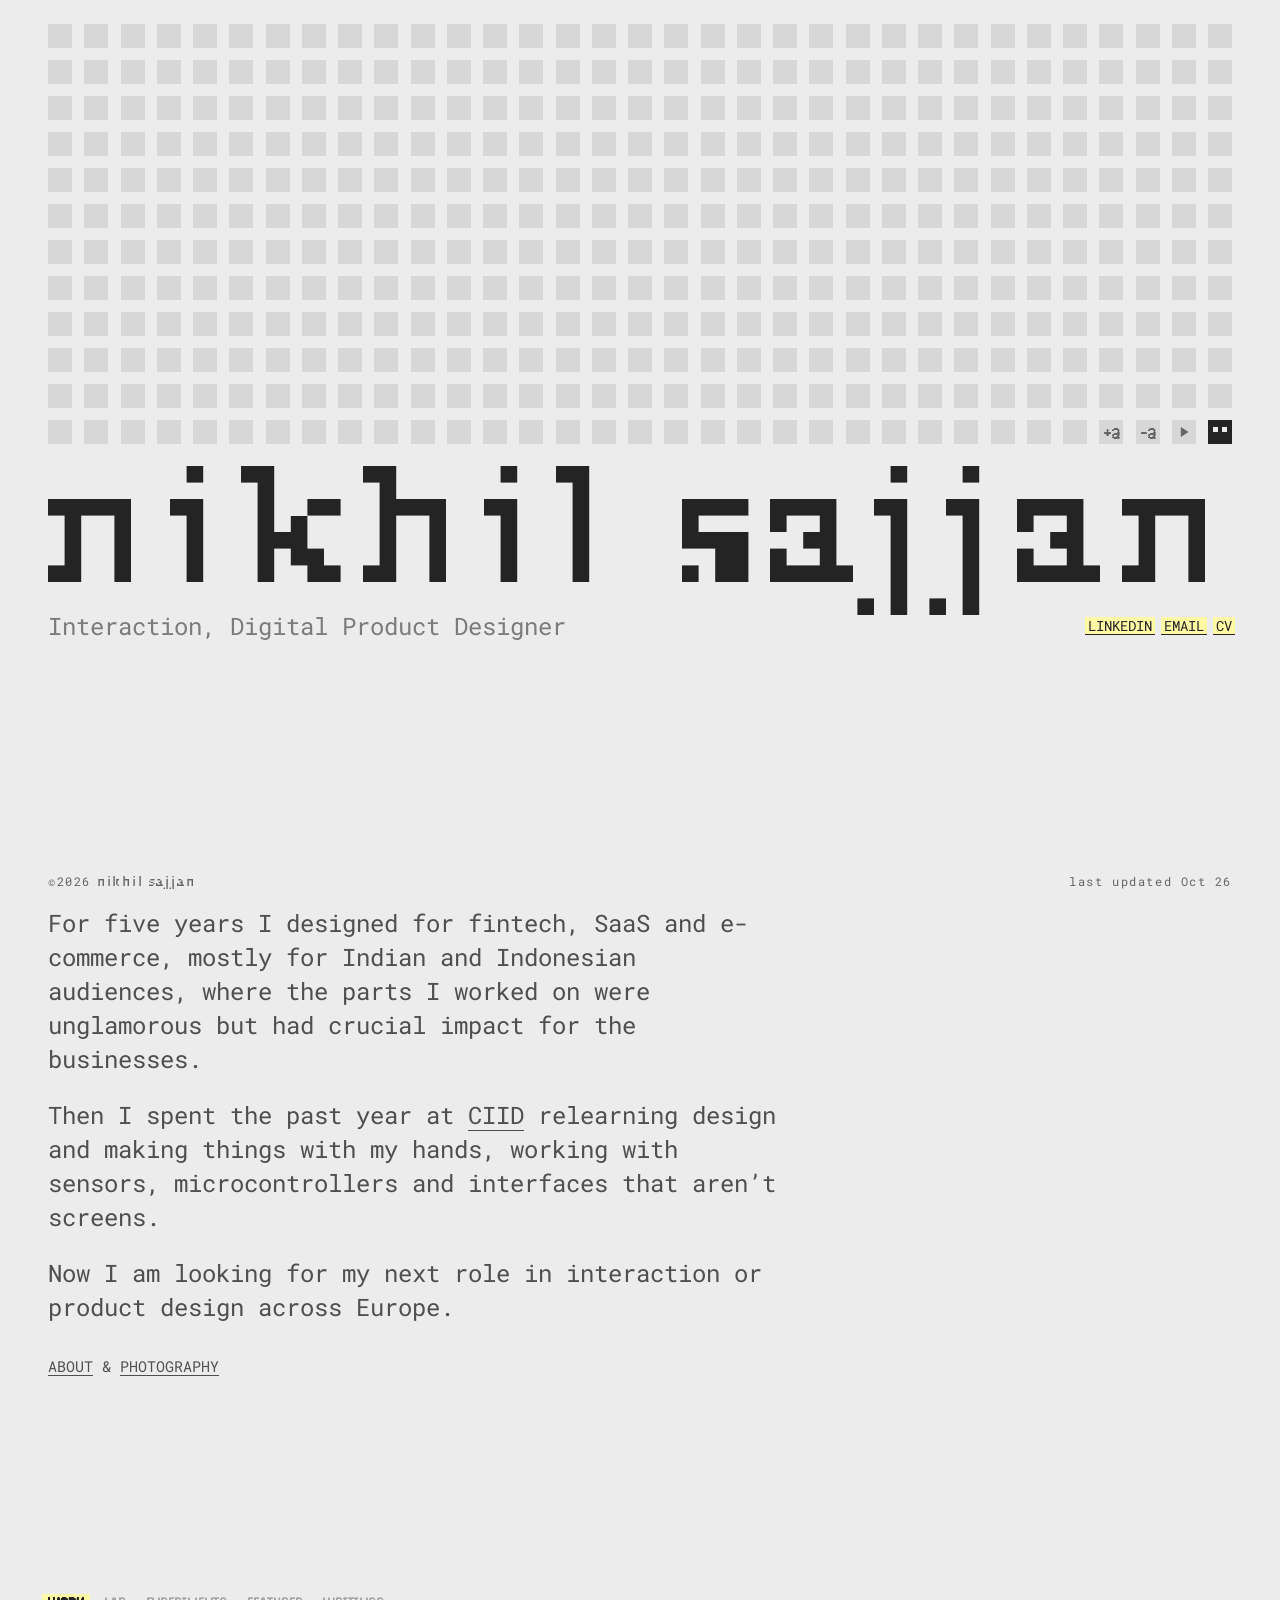
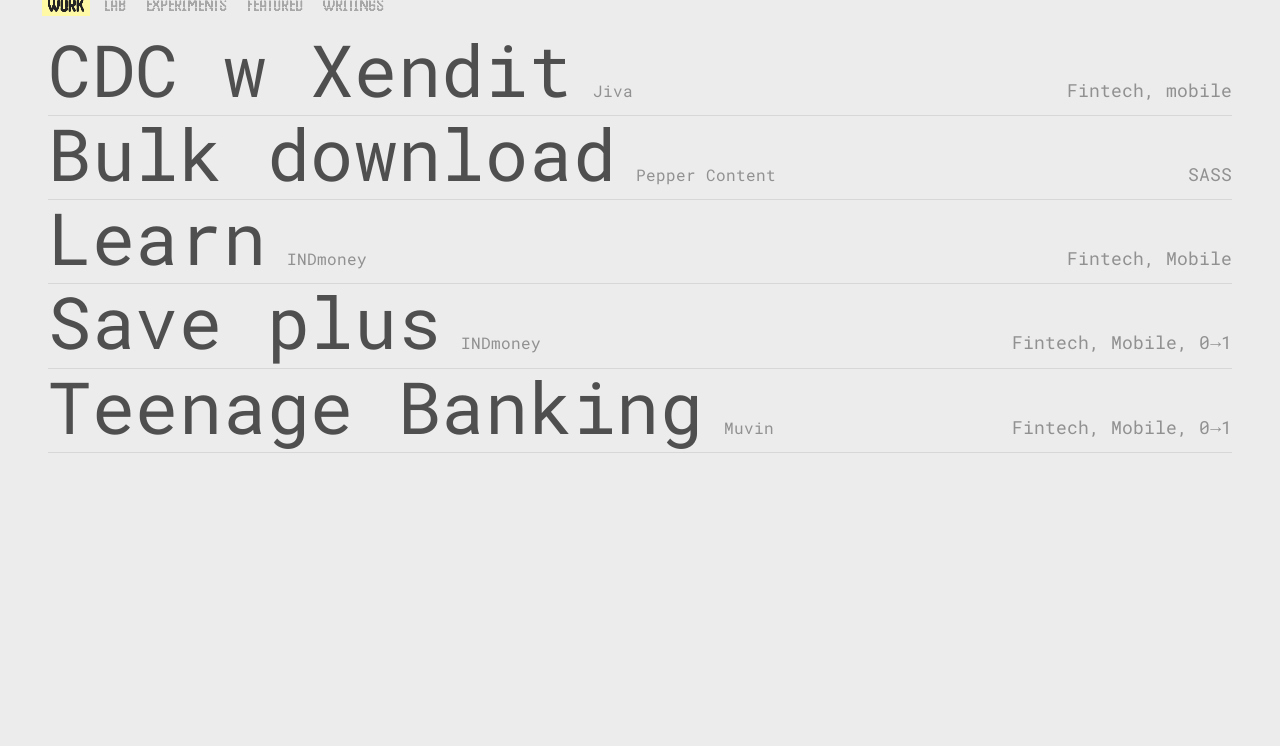
==== commit b8535632: "Home on phones: tapped Learn plays its loop, a second tap opens the page A tapped row plays its loop" ====
--- a/index.html
+++ b/index.html
@@ -246,7 +246,7 @@
   </div>
 
   <script src="fx/home.js?v=2026-10-29b"></script>
-  <script src="app.js?v=2026-10-29c"></script>
+  <script src="app.js?v=2026-10-29d"></script>
   <script>window.homeGrid && window.homeGrid();</script>
   <script src="fx/home-play.js?v=2026-10-29b"></script>
   <script src="fx/home-postits.js?v=2026-10-29b"></script>
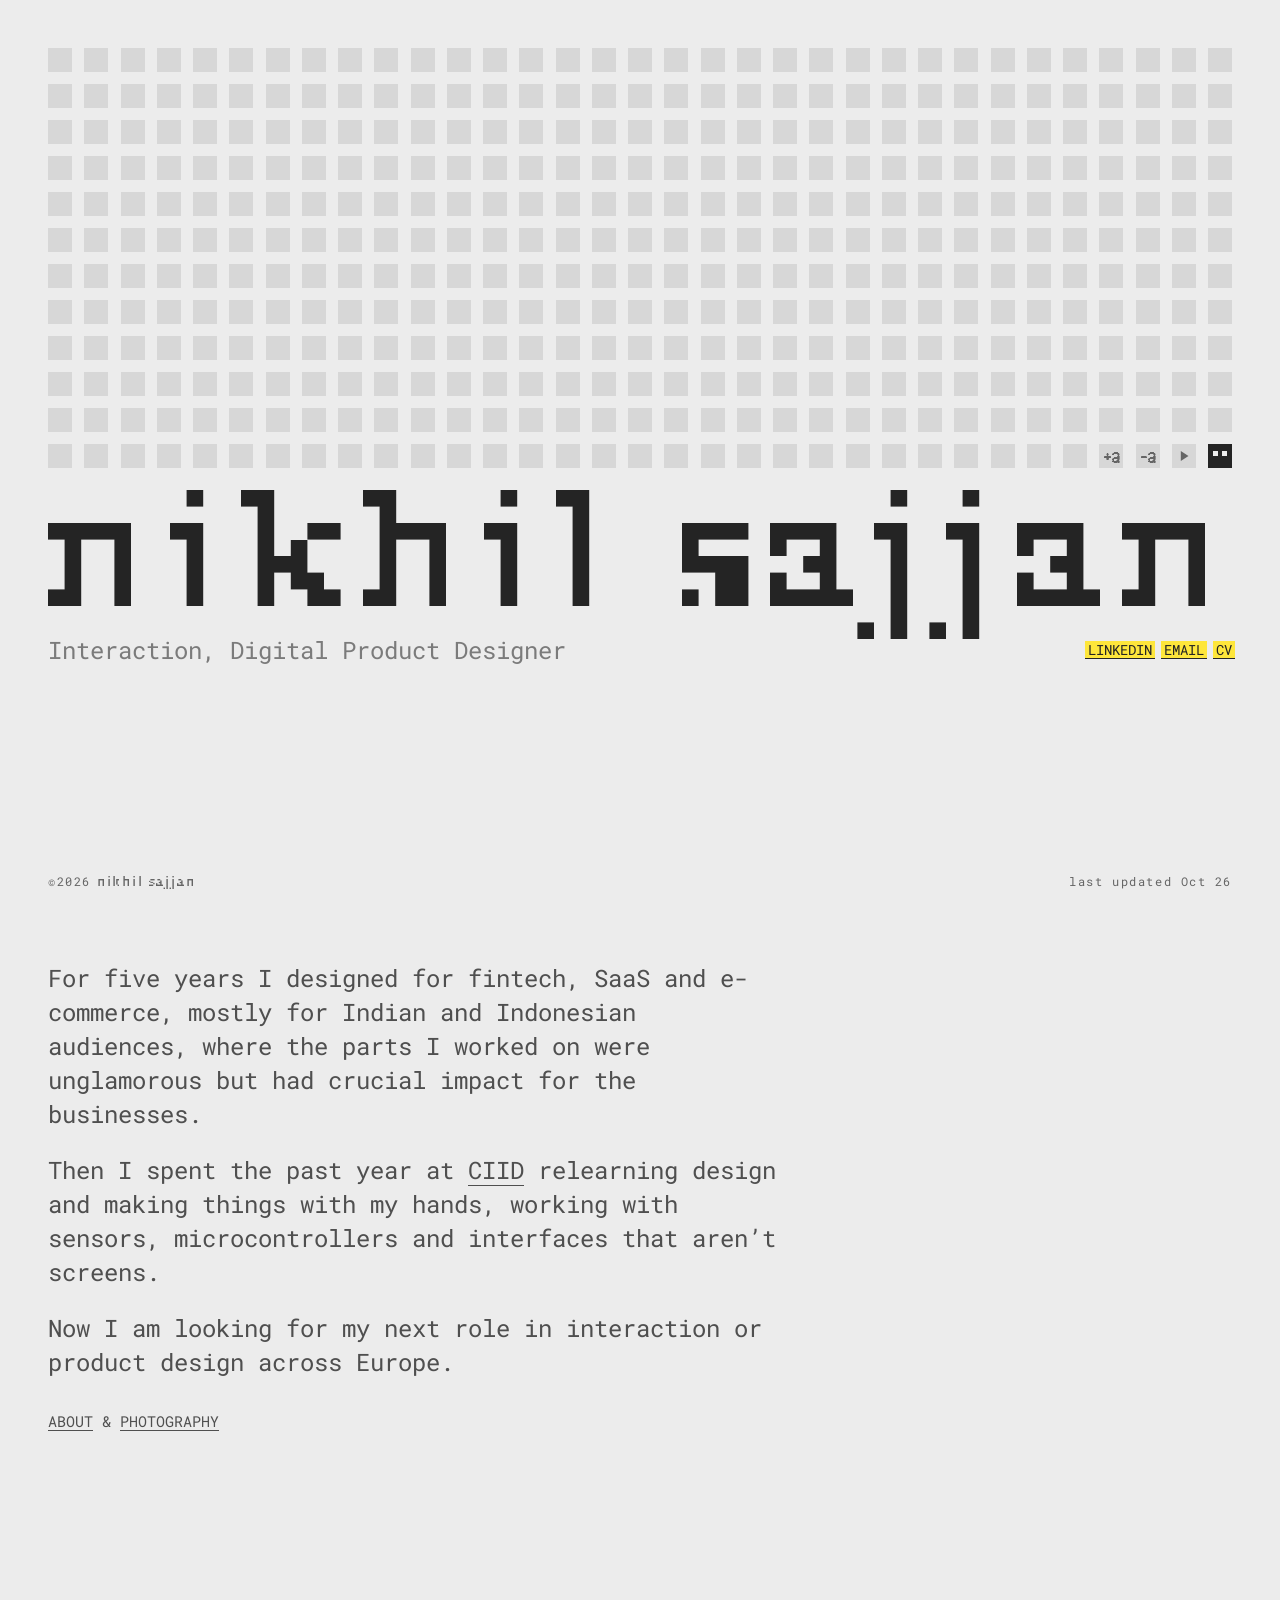
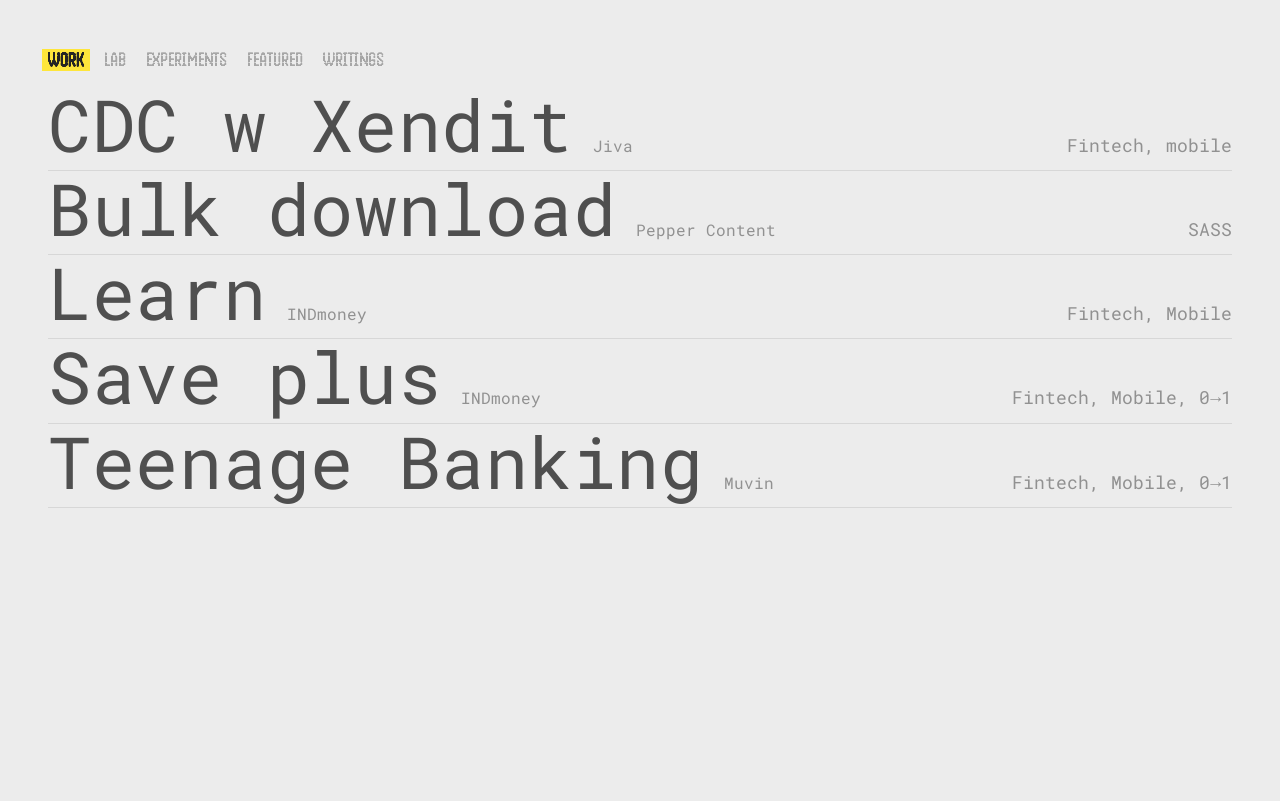
==== commit 66cb9706: "Home: even grid margins, ribbon hidden under the pinned head, +a/-a, games The grid sits as far from" ====
--- a/index.html
+++ b/index.html
@@ -45,7 +45,7 @@
   <link rel="preconnect" href="https://fonts.gstatic.com" crossorigin>
   <link href="https://fonts.googleapis.com/css2?family=Handjet:wght@400;600;700&family=Roboto+Mono:ital,wght@0,100..700;1,100..700&display=swap" rel="stylesheet">
   <link rel="stylesheet" href="styles.css?v=2026-10-20b">
-  <link rel="stylesheet" href="fx/home.css?v=2026-10-29c">
+  <link rel="stylesheet" href="fx/home.css?v=2026-10-30a">
   <script>
     /* Interactions chosen in the lab (interactions.html), on by default.
        ?fx=id[,id] tries others; ?fx=none turns them all off. Bump V when fx/
@@ -245,10 +245,10 @@
     </main>
   </div>
 
-  <script src="fx/home.js?v=2026-10-29b"></script>
+  <script src="fx/home.js?v=2026-10-30a"></script>
   <script src="app.js?v=2026-10-29d"></script>
   <script>window.homeGrid && window.homeGrid();</script>
-  <script src="fx/home-play.js?v=2026-10-29b"></script>
-  <script src="fx/home-postits.js?v=2026-10-29b"></script>
+  <script src="fx/home-play.js?v=2026-10-30a"></script>
+  <script src="fx/home-postits.js?v=2026-10-30a"></script>
 </body>
 </html>
--- a/fx/home.css
+++ b/fx/home.css
@@ -637,3 +637,55 @@
   html[data-home] .hm-ribbon { transition: translate 1.4s cubic-bezier(0.2, 0.7, 0.3, 1); }
   html[data-home] .hm-ribbon.hm-ribbon-wait { transition: none; }
 }
+
+/* ---------- 2026-10-30: even grid margins, no ribbon under the pinned head,
+   +a / -a on the home page, no scrollbar ---------- */
+/* the grid sits the same distance from the top as from the sides (it was
+   24px from the top and 48px from the sides on a computer), and any room
+   left over in a row is shared out between the dots, so the grid always
+   runs exactly from one side margin to the other (phones already did) */
+@media (min-width: 1024px) {
+  .hm-head { padding-top: var(--hm-pad); }
+  html[data-home] .home .dots { justify-content: space-between; }
+}
+
+/* the About screen stops a little lower (fx/home.js measures
+   how far the tilted ribbon reaches into it, --hm-bio-pull), so none of the
+   ribbon shows under the pinned head. Its padding and height grow by the
+   same amount, so the words sit where they did on the screen. Computers
+   only: on phones the ribbon already stays hidden there */
+@media (min-width: 1024px) {
+  html[data-home] .bio {
+    scroll-margin-top: calc(-1 * var(--hm-bio-pull, 0px));
+    padding-top: calc(64px + var(--hm-bio-pull, 0px));
+    min-height: calc(100vh - var(--hm-head) + var(--hm-bio-pull, 0px));
+  }
+}
+
+/* +a / -a: the home page's own sizes follow the text size (--fs), as the
+   inner pages' reading text does. The name keeps filling the width */
+@media (min-width: 1024px) {
+  .hm-ribbon { font-size: calc(clamp(24px, 2.5vw, 48px) * var(--fs, 1)); }
+  html[data-home] .bio { font-size: calc(clamp(22px, 1.9vw, 36px) * var(--fs, 1)); }
+  html[data-home] .row-title { font-size: calc(clamp(38px, 5.6vw, 106px) * var(--fs, 1)); }
+  html[data-home] .row-title .company { font-size: calc(16px * var(--fs, 1)); line-height: 1.25; }
+  html[data-home] .list .row:hover .company { font-size: calc(18px * var(--fs, 1)); }
+  html[data-home] .tags { font-size: calc(18px * var(--fs, 1)); }
+  html[data-home] .row-desc { font-size: calc(18px * var(--fs, 1)); line-height: 1.33; }
+}
+@media (max-width: 1023px) {
+  .hm-ribbon { font-size: calc(20px * var(--fs, 1)); }
+  html[data-home] .bio { font-size: calc(18px * var(--fs, 1)); }
+  html[data-home] .bio p:last-child { font-size: calc(14px * var(--fs, 1)); }
+  html[data-home] .row-title { font-size: calc(34px * var(--fs, 1)); }
+  html[data-home] .row-title .company { font-size: calc(12px * var(--fs, 1)); line-height: 1.33; }
+  html[data-home] .tags { font-size: calc(12px * var(--fs, 1)); line-height: 1.33; }
+  html[data-home] .row-desc { font-size: calc(14px * var(--fs, 1)); line-height: 1.43; }
+}
+
+/* no scrollbar on the home page (the user's choice): a permanent one (a Mac
+   with a mouse, or "show scroll bars: always") took 15px off the page, and
+   the grid lost ~7px a side, so the sides no longer matched the top. The
+   page still scrolls with the wheel, trackpad, keys and touch */
+html[data-home] { scrollbar-width: none; }
+html[data-home]::-webkit-scrollbar { display: none; }
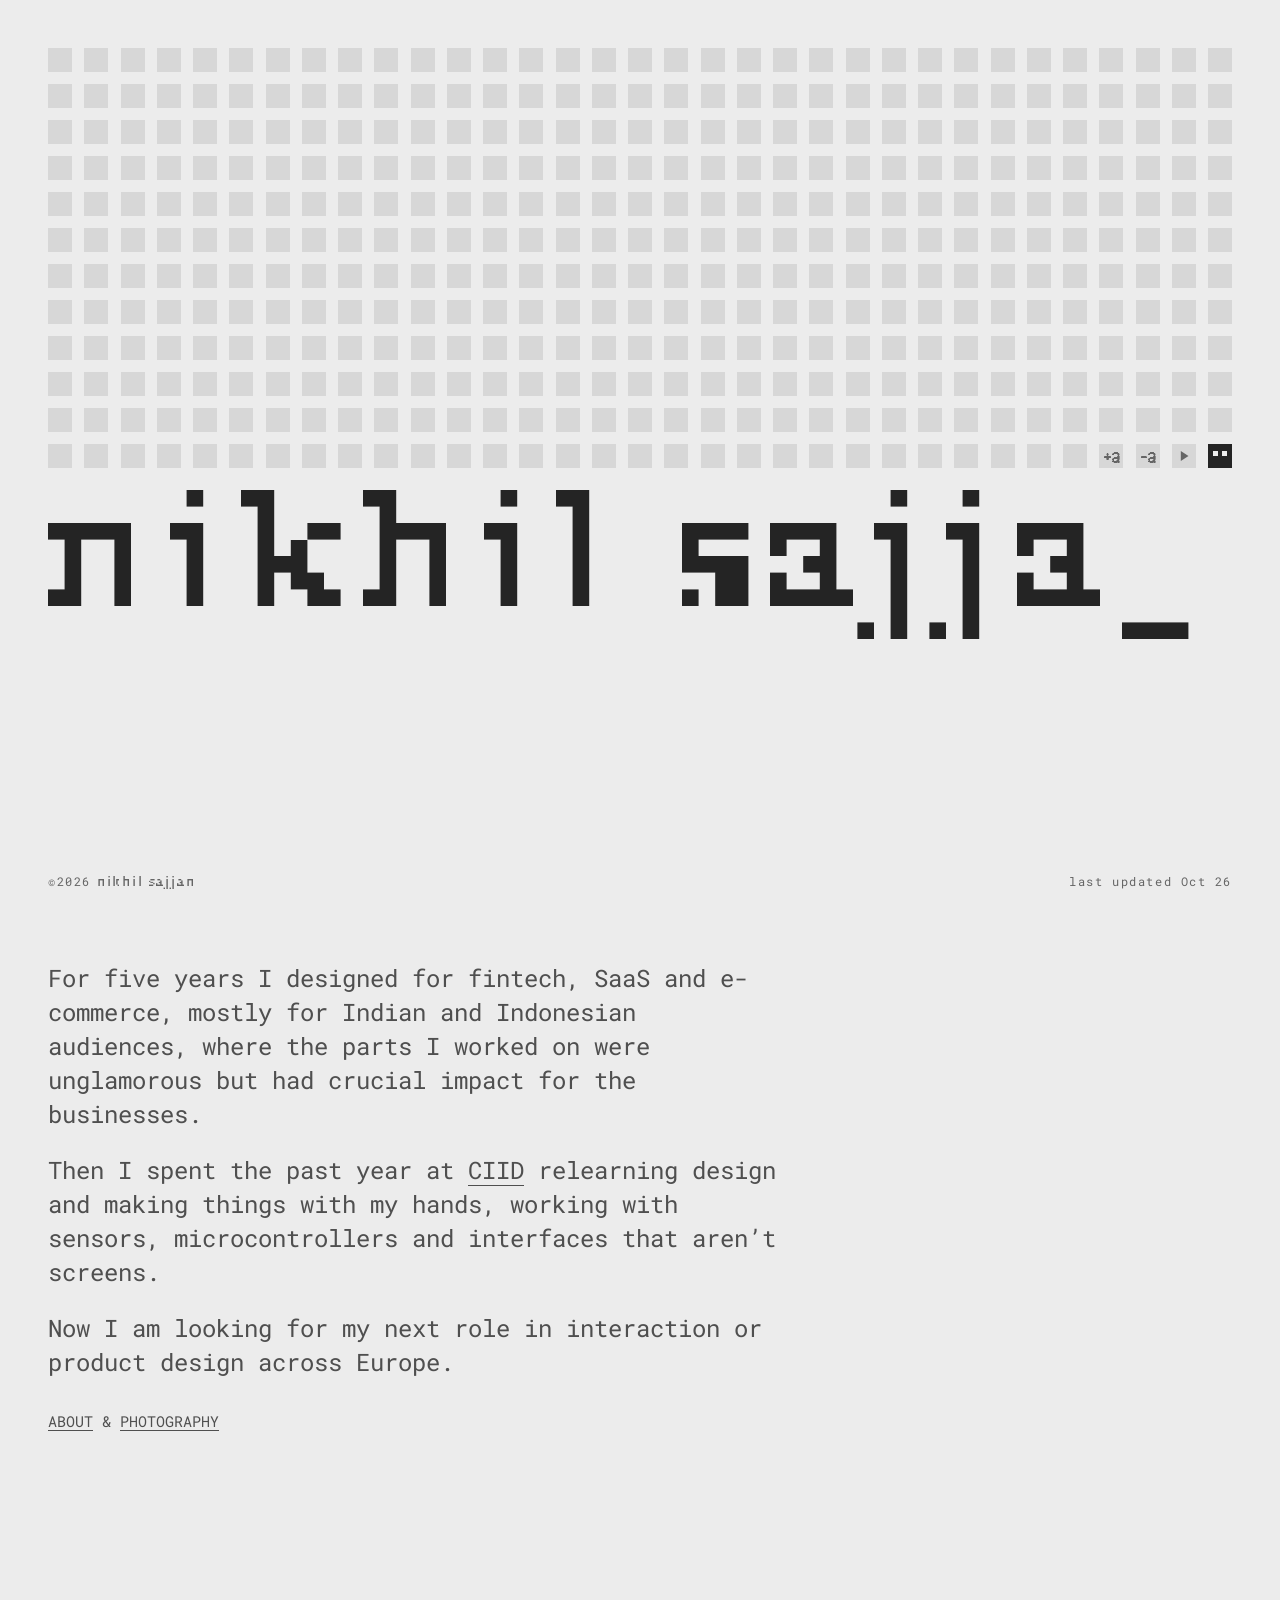
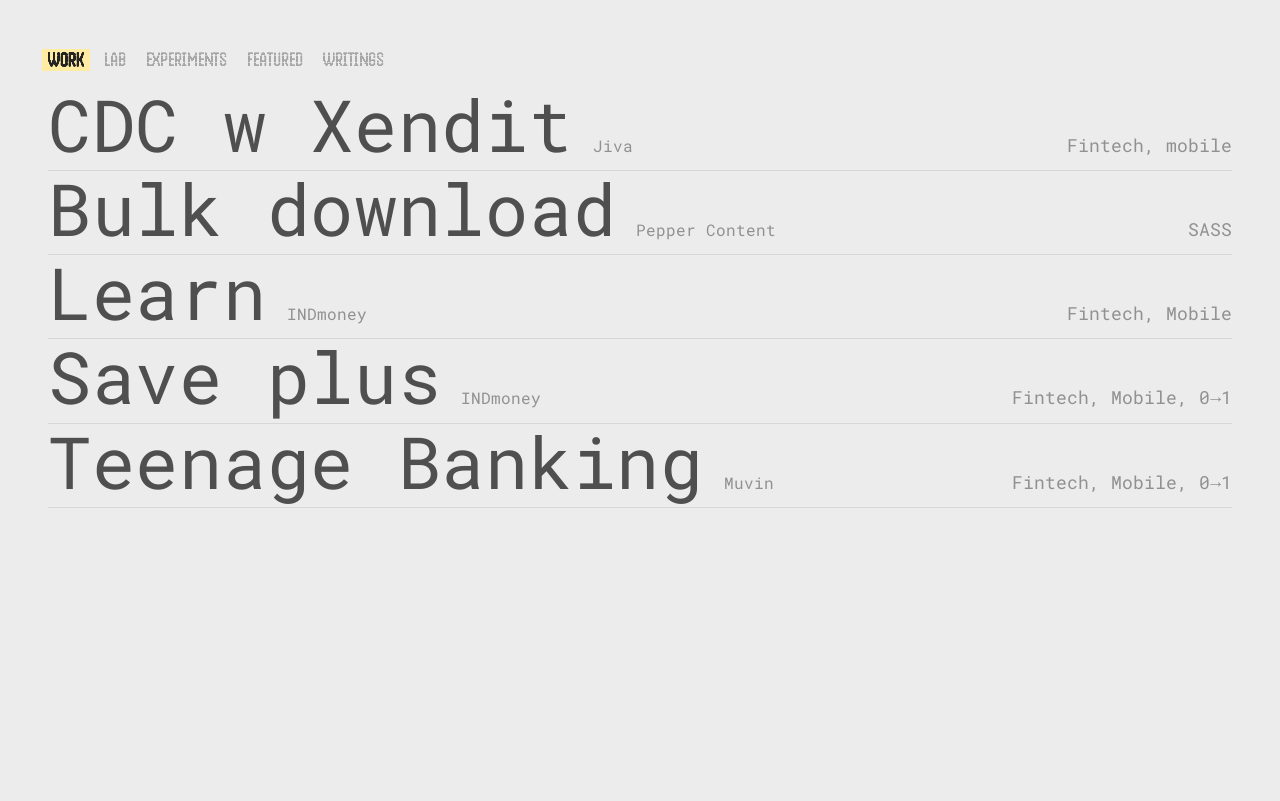
==== commit 0a72caab: "Home: ribbon fades out once it slips under the pinned head Safari phones left a 12-14px sliver of th" ====
--- a/index.html
+++ b/index.html
@@ -45,7 +45,7 @@
   <link rel="preconnect" href="https://fonts.gstatic.com" crossorigin>
   <link href="https://fonts.googleapis.com/css2?family=Handjet:wght@400;600;700&family=Roboto+Mono:ital,wght@0,100..700;1,100..700&display=swap" rel="stylesheet">
   <link rel="stylesheet" href="styles.css?v=2026-10-20b">
-  <link rel="stylesheet" href="fx/home.css?v=2026-10-30a">
+  <link rel="stylesheet" href="fx/home.css?v=2026-10-30b">
   <script>
     /* Interactions chosen in the lab (interactions.html), on by default.
        ?fx=id[,id] tries others; ?fx=none turns them all off. Bump V when fx/
@@ -245,7 +245,7 @@
     </main>
   </div>
 
-  <script src="fx/home.js?v=2026-10-30a"></script>
+  <script src="fx/home.js?v=2026-10-30b"></script>
   <script src="app.js?v=2026-10-29d"></script>
   <script>window.homeGrid && window.homeGrid();</script>
   <script src="fx/home-play.js?v=2026-10-30a"></script>
--- a/fx/home.css
+++ b/fx/home.css
@@ -689,3 +689,10 @@
    page still scrolls with the wheel, trackpad, keys and touch */
 html[data-home] { scrollbar-width: none; }
 html[data-home]::-webkit-scrollbar { display: none; }
+
+/* 2026-10-30 (b): once the ribbon starts to slip under the pinned head it
+   fades out (fx/home.js), so no sliver of it shows below the head on any
+   screen (Safari phones showed 12-14px); it fades back in on the way up */
+html[data-home] .hm-ribbon { transition: translate 1.4s cubic-bezier(0.2, 0.7, 0.3, 1), opacity 200ms ease, background-color 250ms ease, color 250ms ease; }
+html[data-home] .hm-ribbon.hm-ribbon-wait { transition: none; }
+html[data-home] .hm-ribbon.hm-ribbon-under { opacity: 0; }
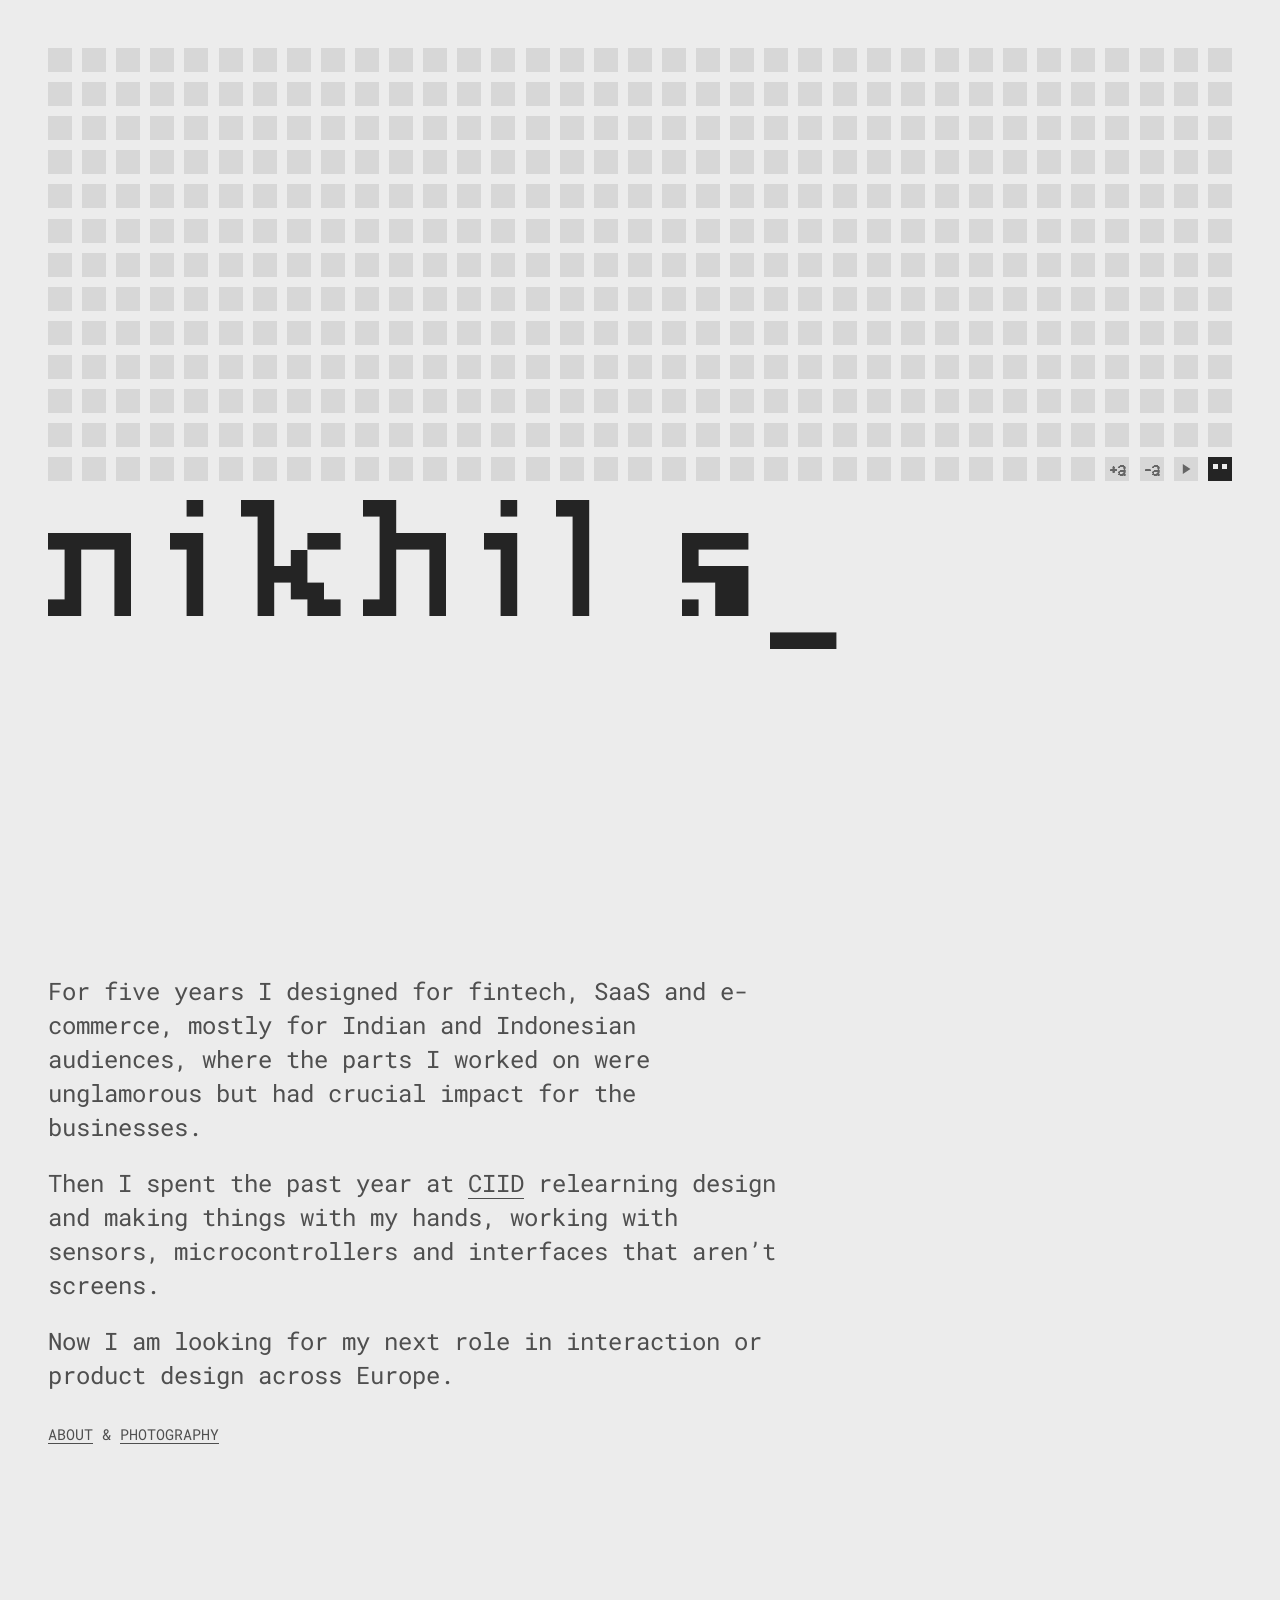
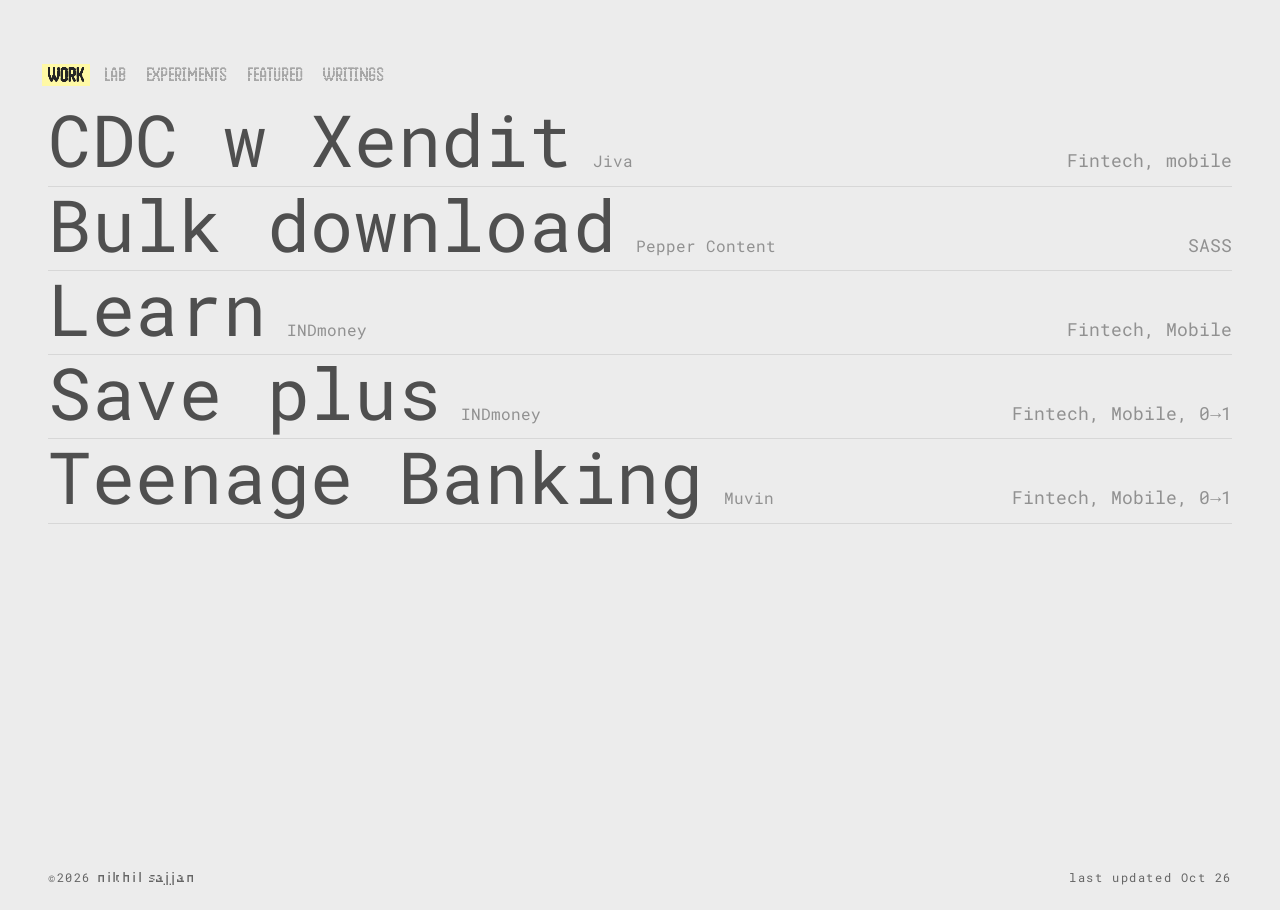
==== commit fcccbf34: "Home: split-flap sound, slower fall, footer at the end, steadier grid - A quiet split-flap recording" ====
--- a/index.html
+++ b/index.html
@@ -45,7 +45,7 @@
   <link rel="preconnect" href="https://fonts.gstatic.com" crossorigin>
   <link href="https://fonts.googleapis.com/css2?family=Handjet:wght@400;600;700&family=Roboto+Mono:ital,wght@0,100..700;1,100..700&display=swap" rel="stylesheet">
   <link rel="stylesheet" href="styles.css?v=2026-10-20b">
-  <link rel="stylesheet" href="fx/home.css?v=2026-10-30b">
+  <link rel="stylesheet" href="fx/home.css?v=2026-11-05a">
   <script>
     /* Interactions chosen in the lab (interactions.html), on by default.
        ?fx=id[,id] tries others; ?fx=none turns them all off. Bump V when fx/
@@ -245,10 +245,11 @@
     </main>
   </div>
 
-  <script src="fx/home.js?v=2026-10-30b"></script>
+  <script src="fx/home.js?v=2026-11-05a"></script>
   <script src="app.js?v=2026-10-29d"></script>
   <script>window.homeGrid && window.homeGrid();</script>
-  <script src="fx/home-play.js?v=2026-10-30a"></script>
+  <script src="fx/home-sound.js?v=2026-11-05a"></script>
+  <script src="fx/home-play.js?v=2026-11-05a"></script>
   <script src="fx/home-postits.js?v=2026-10-30a"></script>
 </body>
 </html>
--- a/fx/home.css
+++ b/fx/home.css
@@ -696,3 +696,64 @@
 html[data-home] .hm-ribbon { transition: translate 1.4s cubic-bezier(0.2, 0.7, 0.3, 1), opacity 200ms ease, background-color 250ms ease, color 250ms ease; }
 html[data-home] .hm-ribbon.hm-ribbon-wait { transition: none; }
 html[data-home] .hm-ribbon.hm-ribbon-under { opacity: 0; }
+
+/* ---------- 2026-11-05: footer at the end, flexible grid, zoom, +a ---------- */
+
+/* the footer is no longer pinned to the bottom of the screen: it sits at
+   the end of the page, after the last row, and scrolls with it */
+html[data-home] .home .footer {
+  position: static;
+  left: auto;
+  width: auto;
+  max-width: none;
+  transform: none;
+  z-index: auto;
+  margin-top: 48px;
+  padding: 0 0 24px;
+  /* the page snaps to its screens; this lets it come to rest on the footer
+     at the end instead of snapping back to the work list above it */
+  scroll-snap-align: end;
+}
+@media (max-width: 1023px) {
+  html[data-home] .home .footer { margin-top: 32px; padding-bottom: 16px; }
+}
+/* the key guide sat just above the pinned footer; now it can go to the corner */
+html[data-home] body:has(.home) .key-guide { bottom: 24px; }
+
+/* the grid: fx/home.js sizes the dots (24px, less on a zoomed computer) and
+   the gap between them (10 to 14px, so the grid lands on both margins) as
+   --hm-dot and --hm-gap. The grid keeps its own gaps from the left margin,
+   and phones follow the same sizes (they had 24px written in); the +a, -a,
+   ▶ and pet cells scale with the dots */
+html[data-home] .home .dots { justify-content: start; column-gap: var(--hm-gap, 12px); }
+@media (max-width: 1023px) {
+  html[data-home] .home .dots {
+    grid-template-columns: repeat(var(--dot-cols, 10), var(--hm-dot, 24px));
+    row-gap: var(--hm-gap, 12px);
+  }
+  html[data-home] .home .dot, html[data-home] .home .dots > button { width: var(--hm-dot, 24px); height: var(--hm-dot, 24px); }
+}
+html[data-home] .home .text-step { font-size: calc(var(--hm-dot, 24px) * 0.92); line-height: var(--hm-dot, 24px); }
+html[data-home] .home .hm-play svg { width: calc(var(--hm-dot, 24px) * 0.75); height: calc(var(--hm-dot, 24px) * 0.75); }
+
+/* +a / -a also grow the links (LINKEDIN, EMAIL, CV), the tabs and the
+   footer, by half as much as the reading text (--hm-half: 1 to 1.19), so
+   they stay compact. The texts sized to the window's width (ribbon, About,
+   work titles) are times the browser's zoom (--hm-z, from fx/home.js), so
+   zooming grows them like every other text; the grid ignores it */
+html[data-home] { --hm-half: calc(1 + (var(--fs, 1) - 1) / 2); }
+html[data-home] .hm-line .links { font-size: calc(14px * var(--hm-half)); line-height: calc(18px * var(--hm-half)); }
+@media (min-width: 1024px) {
+  html[data-home] .section-head { font-size: calc(20px * var(--hm-half)); line-height: calc(22px * var(--hm-half)); }
+  html[data-home] .footer .copy, html[data-home] .footer .updated { font-size: calc(12px * var(--hm-half)); }
+  html[data-home] .footer .sig { font-size: calc(14px * var(--hm-half)); }
+
+  .hm-ribbon { font-size: calc(clamp(24px, 2.5vw, 48px) * var(--fs, 1) * var(--hm-z, 1)); }
+  html[data-home] .bio { font-size: calc(clamp(22px, 1.9vw, 36px) * var(--fs, 1) * var(--hm-z, 1)); }
+  html[data-home] .row-title { font-size: calc(clamp(38px, 5.6vw, 106px) * var(--fs, 1) * var(--hm-z, 1)); }
+}
+@media (max-width: 1023px) {
+  html[data-home] .section-head { font-size: calc(16px * var(--hm-half)); line-height: calc(18px * var(--hm-half)); }
+  html[data-home] .footer .copy, html[data-home] .footer .updated, html[data-home] .footer .sig { font-size: calc(8px * var(--hm-half)); }
+  html[data-home] .footer .copy-mark { font-size: calc(10px * var(--hm-half)); }
+}
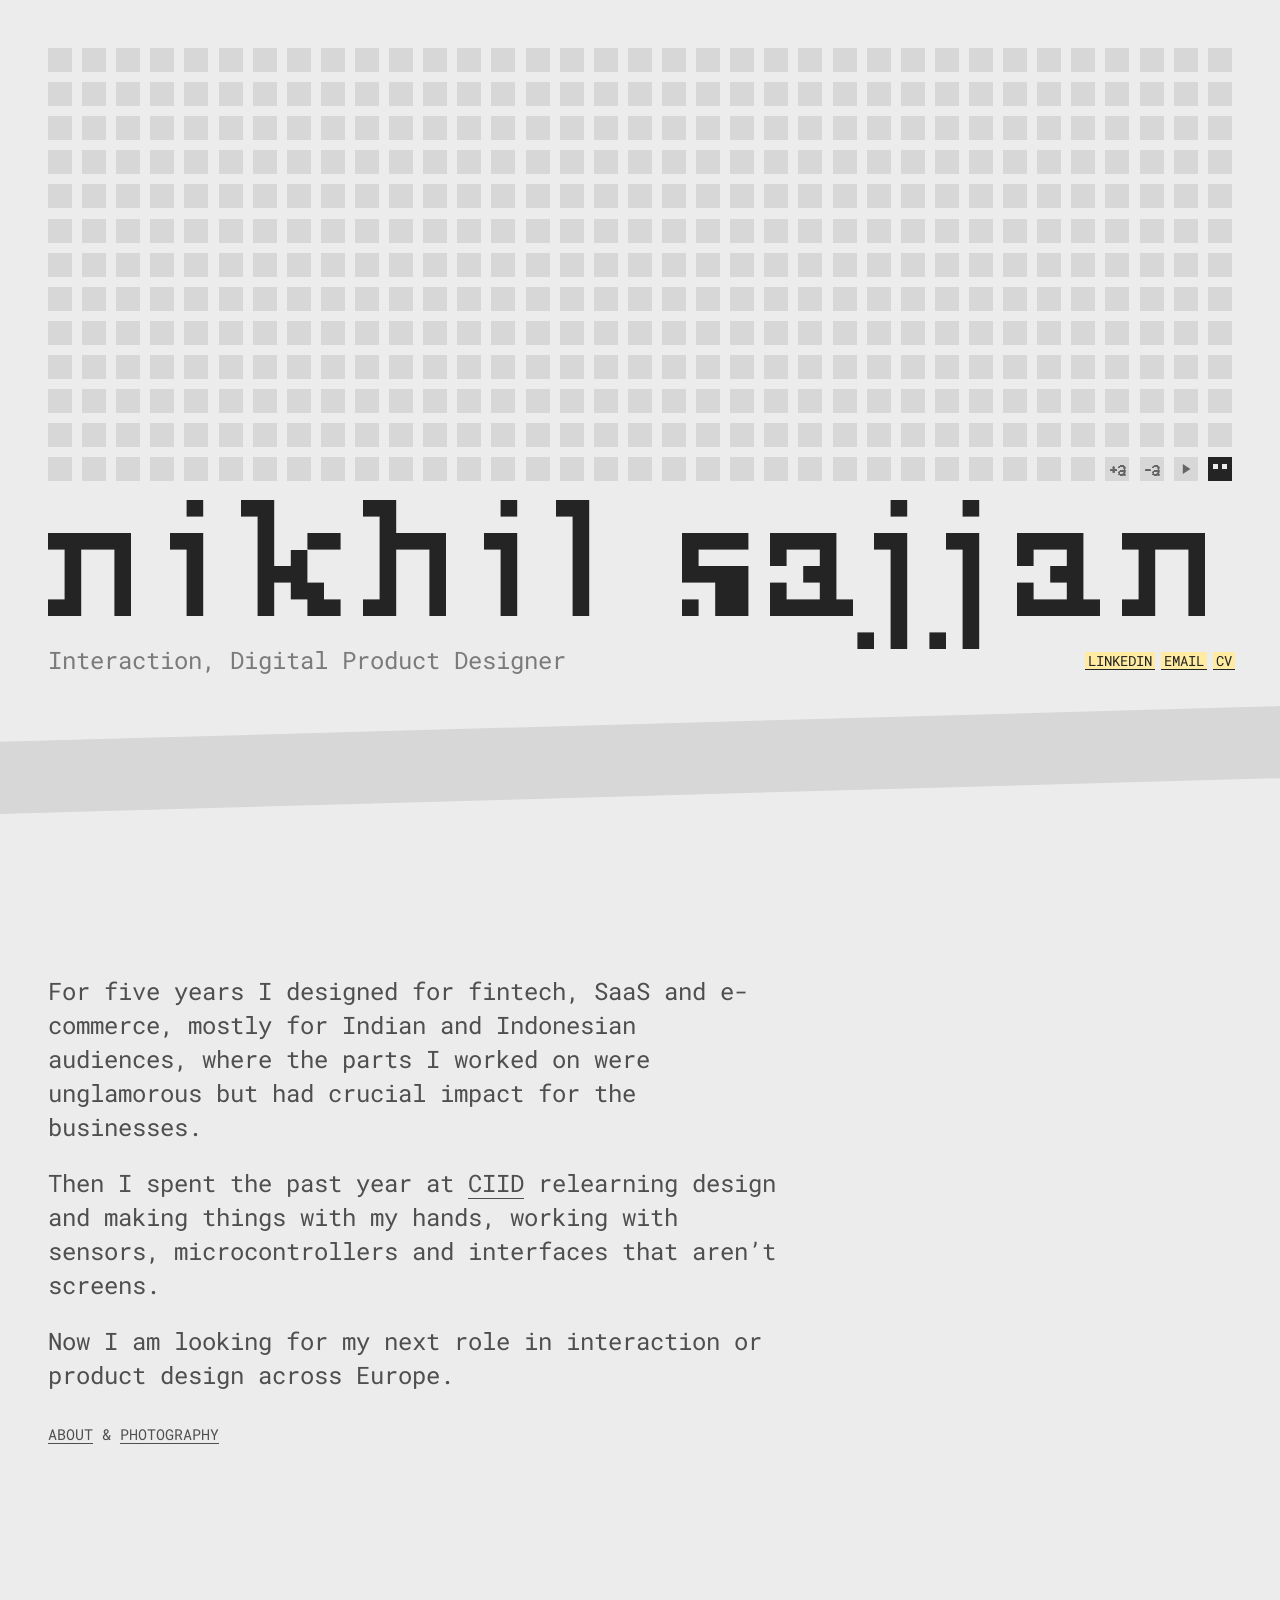
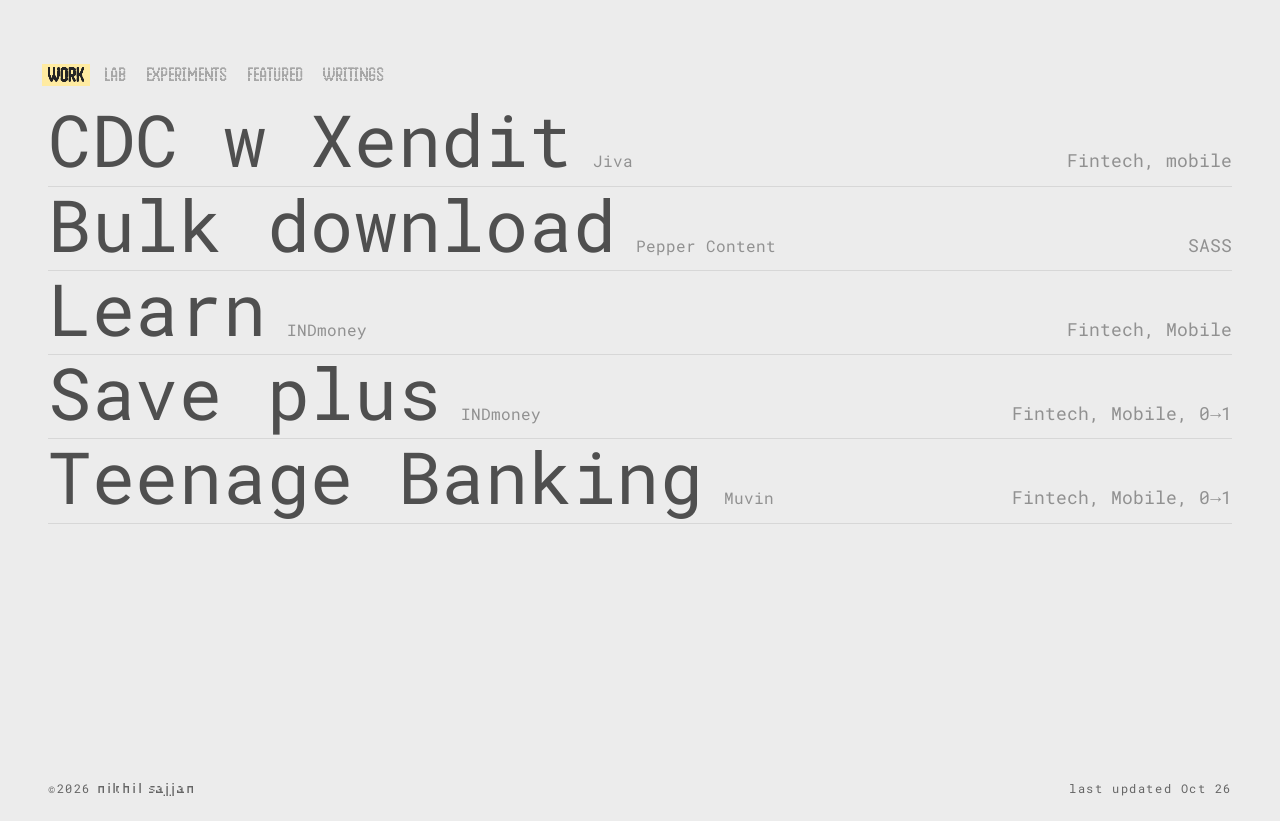
==== commit a6a8aafc: "A fresh visit opens at the default size; the footer shares the work screen - Refreshing a page, or a" ====
--- a/index.html
+++ b/index.html
@@ -24,7 +24,17 @@
       var t = q || saved || (matchMedia('(prefers-color-scheme: dark)').matches ? 'dark' : 'light');
       document.documentElement.setAttribute('data-theme', t);
       var steps = [0.875, 1, 1.125, 1.25, 1.375], s = null;
-      try { s = parseInt(localStorage.getItem('textStep'), 10); } catch (e) {}
+      // a fresh visit (a refresh, or arriving from outside the site: typed,
+      // bookmarked, linked) starts at the default text size; clicking between
+      // the pages, or back and forward, keeps the size chosen
+      var nav = performance.getEntriesByType && performance.getEntriesByType('navigation')[0];
+      var how = nav ? nav.type : 'navigate';
+      var fresh = how === 'reload' || (how !== 'back_forward' && document.referrer.indexOf(location.origin + '/') !== 0);
+      if (fresh) document.documentElement.setAttribute('data-fresh', '');
+      try {
+        if (fresh) localStorage.removeItem('textStep');
+        s = parseInt(localStorage.getItem('textStep'), 10);
+      } catch (e) {}
       if (steps[s] && s !== 1) document.documentElement.style.setProperty('--fs', steps[s]);
 
       /* One post-it colour per visit (Figma 112:44) for the active tab and the
@@ -45,7 +55,7 @@
   <link rel="preconnect" href="https://fonts.gstatic.com" crossorigin>
   <link href="https://fonts.googleapis.com/css2?family=Handjet:wght@400;600;700&family=Roboto+Mono:ital,wght@0,100..700;1,100..700&display=swap" rel="stylesheet">
   <link rel="stylesheet" href="styles.css?v=2026-10-20b">
-  <link rel="stylesheet" href="fx/home.css?v=2026-11-05a">
+  <link rel="stylesheet" href="fx/home.css?v=2026-11-05b">
   <script>
     /* Interactions chosen in the lab (interactions.html), on by default.
        ?fx=id[,id] tries others; ?fx=none turns them all off. Bump V when fx/
@@ -245,7 +255,7 @@
     </main>
   </div>
 
-  <script src="fx/home.js?v=2026-11-05a"></script>
+  <script src="fx/home.js?v=2026-11-05b"></script>
   <script src="app.js?v=2026-10-29d"></script>
   <script>window.homeGrid && window.homeGrid();</script>
   <script src="fx/home-sound.js?v=2026-11-05a"></script>
--- a/fx/home.css
+++ b/fx/home.css
@@ -757,3 +757,44 @@
   html[data-home] .footer .copy, html[data-home] .footer .updated, html[data-home] .footer .sig { font-size: calc(8px * var(--hm-half)); }
   html[data-home] .footer .copy-mark { font-size: calc(10px * var(--hm-half)); }
 }
+
+/* ---------- 2026-11-05 (b): a fresh visit opens at 100%, footer room ----------
+   When fx/home.js undoes the browser's zoom, it zooms <html> by --hm-pz, and
+   the browser zooms window-sized lengths (vw, vh) with it too, so the page
+   would grow wider than the window. Here those lengths are divided back by
+   it (--hm-vw, --hm-vh: 1vw and 1vh as the window has them), and the texts
+   sized to the window multiply by the zoom the page is shown at (--hm-ez).
+   Computers only. */
+html[data-home] {
+  --hm-vw: calc(1vw / var(--hm-pz, 1));
+  --hm-vh: calc(1vh / var(--hm-pz, 1));
+}
+@media (min-width: 1024px) {
+  html[data-home] .page { min-height: calc(100 * var(--hm-vh)); }
+  html[data-home] .column { width: calc(100 * var(--hm-vw)); }
+  html[data-home] .hm-ribbon {
+    width: calc(100 * var(--hm-vw) + 40px);
+    margin-top: clamp(24px, 4 * var(--hm-vh), 56px);
+    font-size: calc(clamp(24px, 2.5 * var(--hm-vw), 48px) * var(--fs, 1) * var(--hm-ez, 1));
+  }
+  html[data-home] .hm-ribbon.hm-ribbon-wait { translate: calc(105 * var(--hm-vw) + 80px) 0; }
+  html[data-home] .bio {
+    font-size: calc(clamp(22px, 1.9 * var(--hm-vw), 36px) * var(--fs, 1) * var(--hm-ez, 1));
+    min-height: calc(100 * var(--hm-vh) - var(--hm-head) + var(--hm-bio-pull, 0px));
+  }
+  html[data-home] .section.work { min-height: calc(100 * var(--hm-vh) - var(--hm-head) - var(--hm-foot, 0px)); }
+  html[data-home] .row-title { font-size: calc(clamp(38px, 5.6 * var(--hm-vw), 106px) * var(--fs, 1) * var(--hm-ez, 1)); }
+  .hm-follow { width: clamp(320px, 28 * var(--hm-vw), 520px); }
+}
+
+/* the work screen (work, lab, experiments...) leaves room at its foot for
+   the footer (--hm-foot, from fx/home.js), so a short list
+   shows the footer on the same screen instead of one more scroll down */
+@media (max-width: 1023px) {
+  html[data-home] .section.work { min-height: calc(100svh - var(--hm-head) - var(--hm-foot, 0px)); }
+}
+/* the space under the list (120px, 96px on phones) came before the footer
+   had its own room there; less of it lets a list that nearly fills the
+   screen still show the footer */
+@media (min-width: 1024px) { html[data-home] .section.work { padding-bottom: 32px; } }
+@media (max-width: 1023px) { html[data-home] .section.work { padding-bottom: 24px; } }
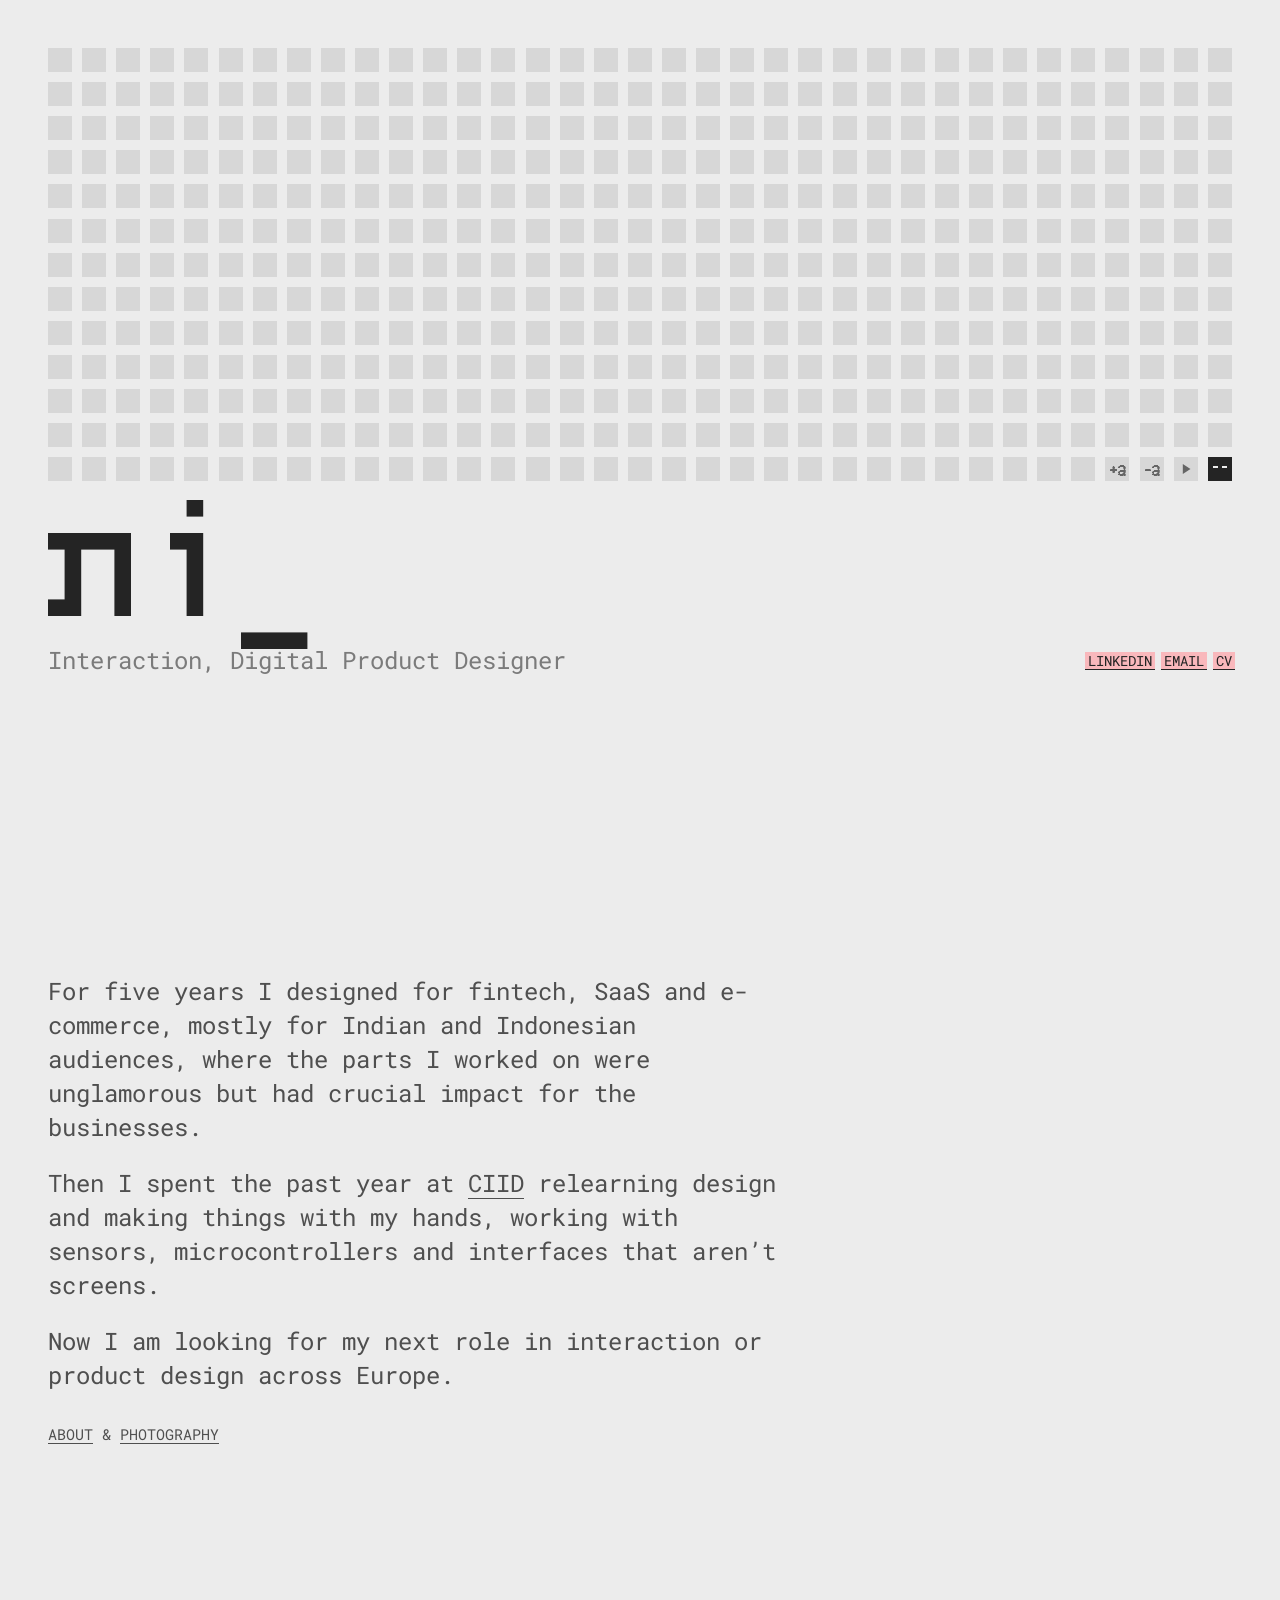
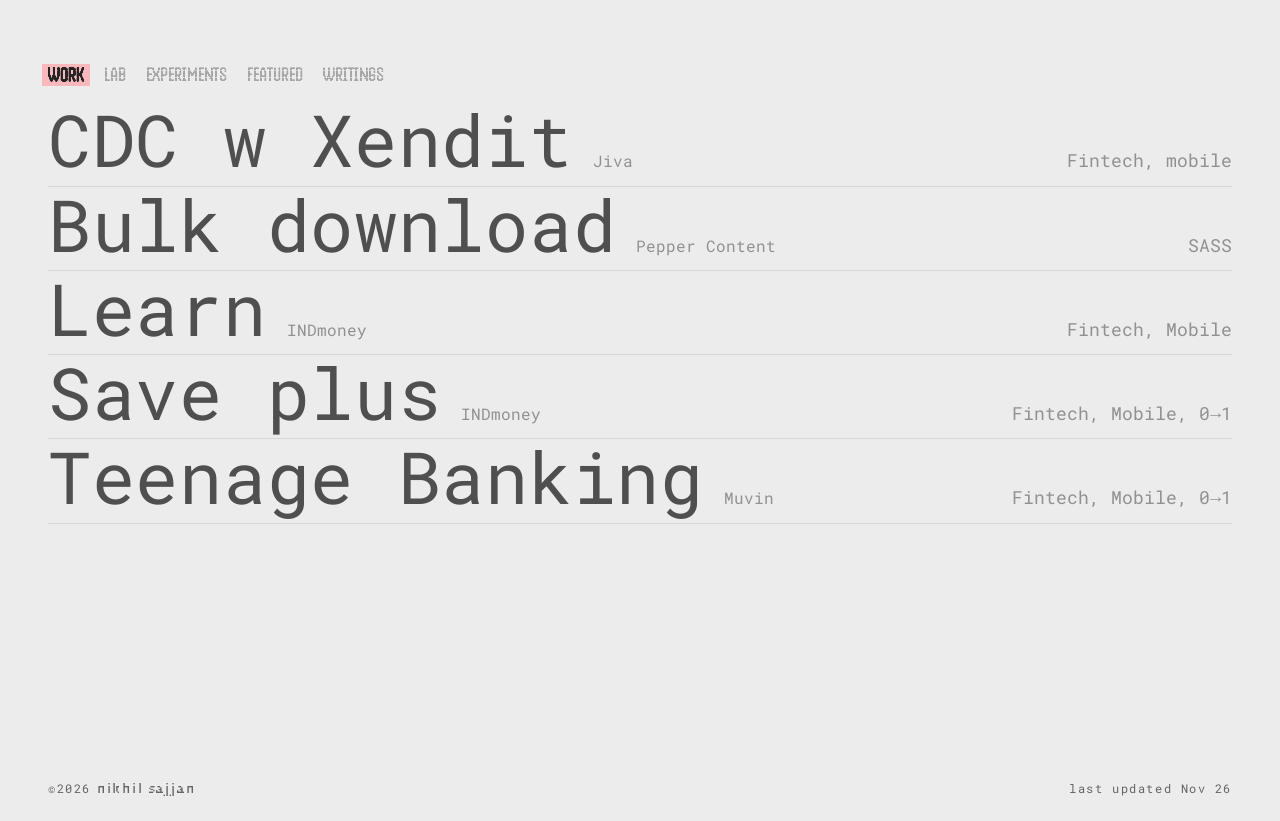
==== commit 0a3ccb35: "Footer: last updated Nov 26 on every page Co-Authored-By: Claude Opus 5.5 (1M context) <noreply@anth" ====
--- a/index.html
+++ b/index.html
@@ -249,7 +249,7 @@
         <div class="line">
           <span><span class="copy"><span class="copy-mark">&copy;</span>2026</span> <span class="sig">nikhil sajjan</span></span>
         </div>
-        <div class="line updated"><span class="visitors" hidden><span class="visitors-n">0</span>&nbsp;<span class="visitors-w">visitors</span><span class="visitors-sep">&nbsp;&nbsp;·&nbsp;&nbsp;</span></span><span>last updated Oct 26</span></div>
+        <div class="line updated"><span class="visitors" hidden><span class="visitors-n">0</span>&nbsp;<span class="visitors-w">visitors</span><span class="visitors-sep">&nbsp;&nbsp;·&nbsp;&nbsp;</span></span><span>last updated Nov 26</span></div>
       </footer>
 
     </main>
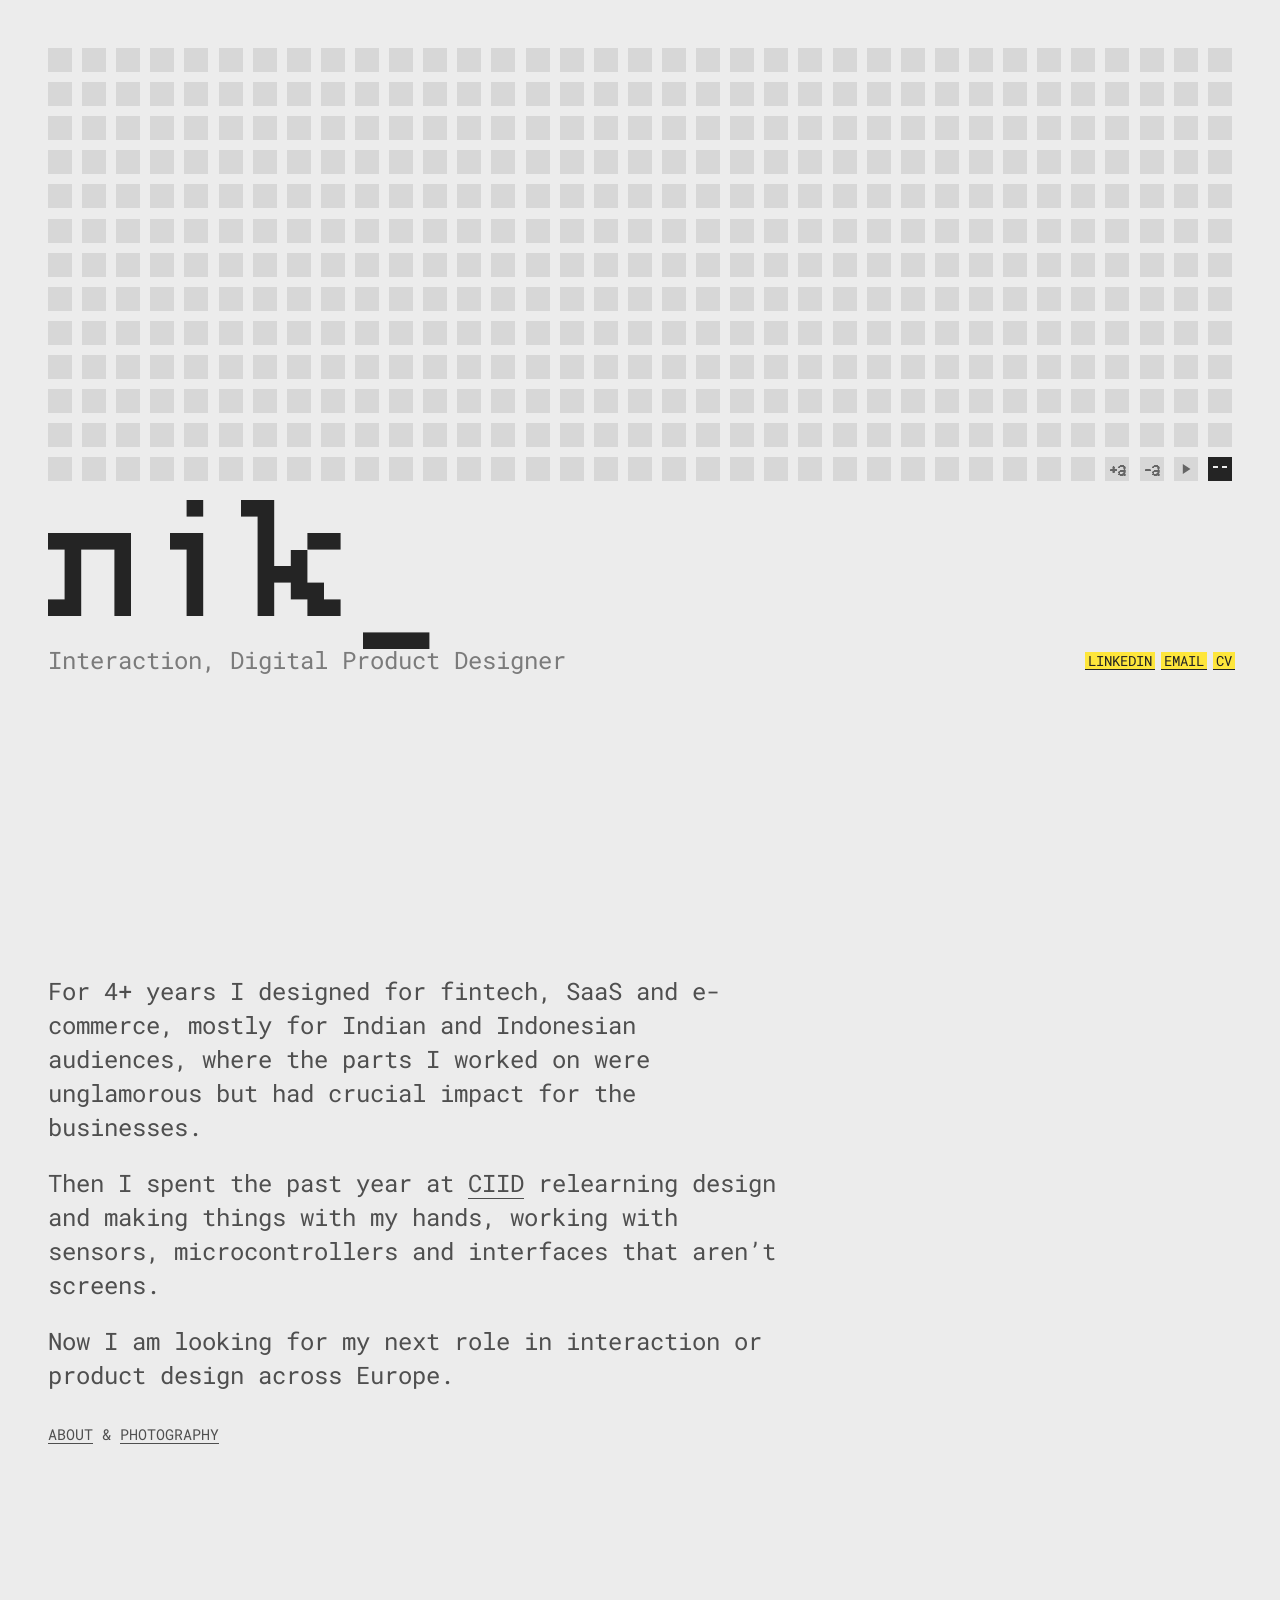
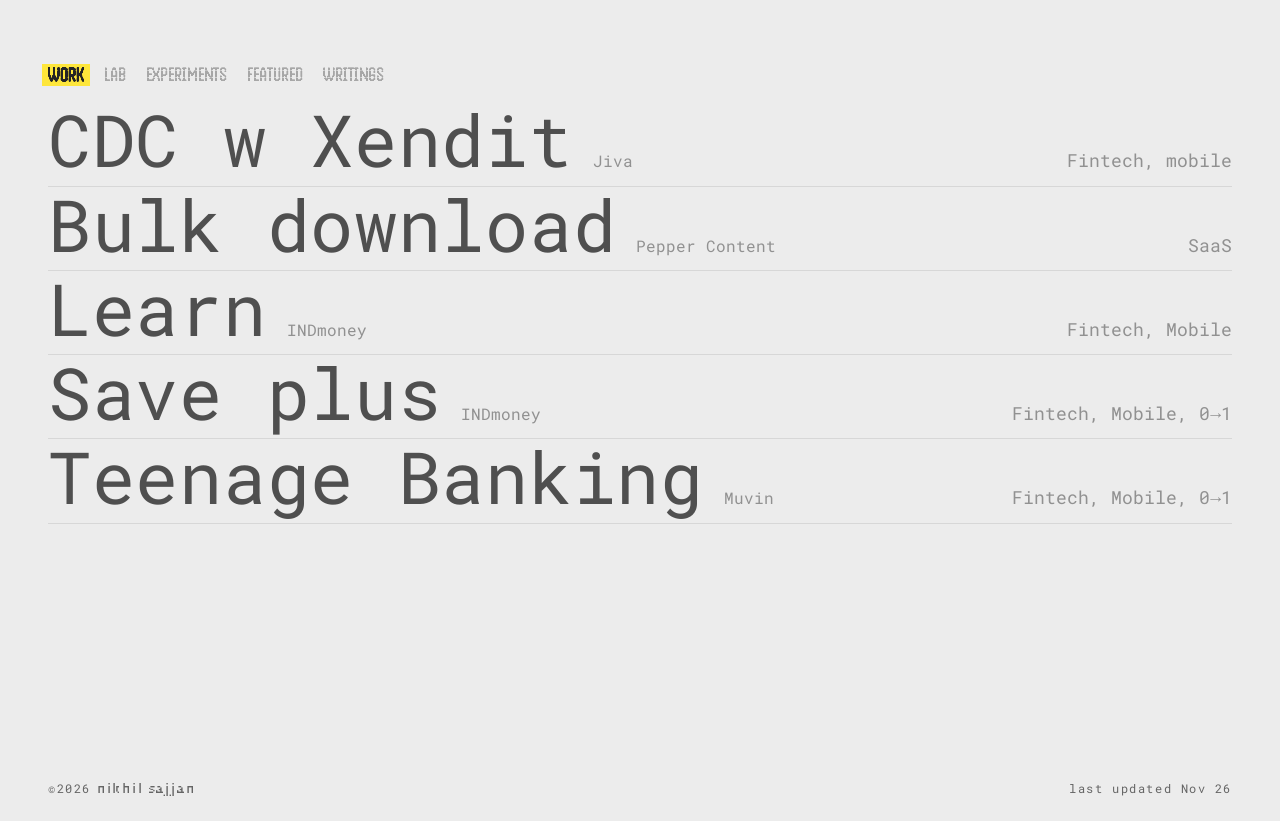
==== commit 7cee76ff: "Copy fixes: 4+ years, SaaS, Insieme Bio, it's, every day; CDC wording Co-Authored-By: Claude Opus 5." ====
--- a/index.html
+++ b/index.html
@@ -124,7 +124,7 @@
 
       <section class="bio">
         <p>I design digital and physical interactions with emerging technologies.</p>
-        <p>For five years I designed for fintech, SaaS and e-commerce, mostly for Indian and Indonesian audiences, where the parts I worked on were unglamorous but had crucial impact for the businesses.</p>
+        <p>For 4+ years I designed for fintech, SaaS and e-commerce, mostly for Indian and Indonesian audiences, where the parts I worked on were unglamorous but had crucial impact for the businesses.</p>
         <p>Then I spent the past year at <a href="https://www.ciid.dk" target="_blank" rel="noopener">CIID</a> relearning design and making things with my hands, working with sensors, microcontrollers and interfaces that aren&rsquo;t screens.</p>
         <p>Now I am looking for my next role in interaction or product design across Europe.</p>
         <!-- TODO: no destination in Figma for "about" -->
@@ -151,7 +151,7 @@
           <div class="row" data-wip data-preview="bulk">
             <div class="row-head">
               <div class="row-title"><a class="title" href="bulk-download.html">Bulk download</a><span class="company">Pepper Content</span><span class="wip">DRAFT</span></div>
-              <span class="tags">SASS</span>
+              <span class="tags">SaaS</span>
             </div>
             <div class="row-desc"><p>Turning a manual engineering workaround into a <em>self-serve bulk download feature</em></p></div>
           </div>
@@ -167,7 +167,7 @@
               <div class="row-title"><span class="title">Save plus</span><span class="company">INDmoney</span><span class="wip">WIP</span></div>
               <span class="tags">Fintech, Mobile, 0&rarr;1</span>
             </div>
-            <div class="row-desc"><p>Designed a financial instrument for peer to peer lending where users <em>receives the returns everyday.</em></p></div>
+            <div class="row-desc"><p>Designed a financial instrument for peer to peer lending where users <em>receive the returns every day.</em></p></div>
           </div>
           <div class="row" data-wip>
             <div class="row-head">
@@ -196,7 +196,7 @@
           </div>
           <div class="row">
             <div class="row-head">
-              <div class="row-title"><a class="title" href="https://www.ciid.dk/idp-projects/insieme-bio" target="_blank" rel="noopener">Insemia Bio</a><span class="company">ciid</span></div>
+              <div class="row-title"><a class="title" href="https://www.ciid.dk/idp-projects/insieme-bio" target="_blank" rel="noopener">Insieme Bio</a><span class="company">ciid</span></div>
             </div>
           </div>
           <div class="row">
@@ -229,7 +229,7 @@
         <div class="list featured" id="panel-featured" role="tabpanel" aria-labelledby="tab-featured" hidden>
           <div class="row">
             <div class="row-head">
-              <div class="row-title"><a class="title" href="https://www.youtube.com/watch?v=Lg0l42CJcVY&amp;t=1049s" target="_blank" rel="noopener">ChatGPT,<span class="d"> </span><br class="m">but its a KNOB!?</a><span class="company">Supermoderno<span class="d"> </span><br class="m">&amp; Arduino</span></div>
+              <div class="row-title"><a class="title" href="https://www.youtube.com/watch?v=Lg0l42CJcVY&amp;t=1049s" target="_blank" rel="noopener">ChatGPT,<span class="d"> </span><br class="m">but it&rsquo;s a KNOB!?</a><span class="company">Supermoderno<span class="d"> </span><br class="m">&amp; Arduino</span></div>
             </div>
           </div>
         </div>
